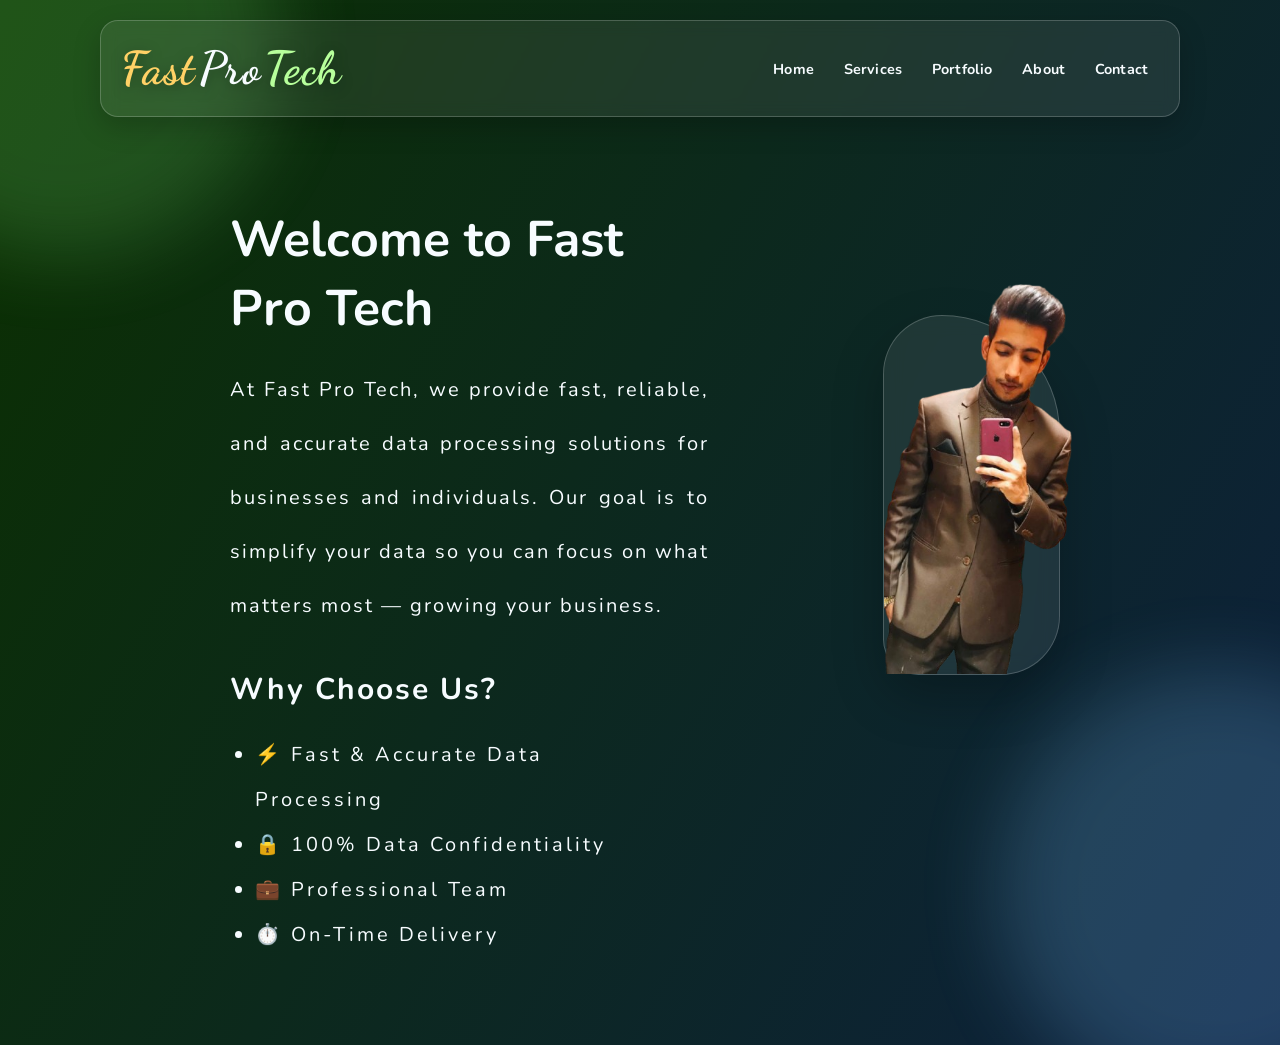
==== index.html @ 26a717be "first commit" ====
<!DOCTYPE html>
<html lang="en">

<head>
    <meta charset="UTF-8">
    <meta name="viewport" content="width=device-width, initial-scale=1.0">
    <title>Website</title>
    <!-- CSS Link -->
    <link rel="stylesheet" href="style.css">
    <!-- Google Fonts Link -->
    <link
        href="https://fonts.googleapis.com/css2?family=Dancing+Script:wght@400..700&family=Nunito:ital,wght@0,200..1000;1,200..1000&display=swap"
        rel="stylesheet">

    <!-- Animation Link -->
    <link href="https://unpkg.com/aos@2.3.4/dist/aos.css" rel="stylesheet">


</head>

<body>
    <div class="page-loader" id="pageLoader" aria-live="polite" aria-label="Loading website">
        <div class="loader-ring" aria-hidden="true"></div>
        <p>Loading...</p>
    </div>

    <header data-aos="fade-down">
        <h1>
            <span>Fast</span>
            <span>Pro </span>
            <span>Tech</span>
        </h1>

        <nav class="nav-menu" aria-label="Primary navigation">
            <a href="#home">Home</a>
            <a href="#services">Services</a>
            <a href="portfolio/index.html" target="_blank">Portfolio</a>
            <a href="#about">About</a>
            <a href="#contact">Contact</a>
        </nav>
    </header>

    <main>
        <!-- Section One -->

        <section class="section-home">
            <div class="detail-section" data-aos="fade-right">
                <h2>Welcome to Fast Pro Tech</h2>
                <p>At Fast Pro Tech, we provide fast, reliable, and accurate data processing solutions for businesses and individuals. 
                    Our goal is to simplify your data so you can focus on what matters most — growing your business.
                </p>
                <p class="choose">Why Choose Us?</p>
                <ul>
                    <span><li>⚡ Fast & Accurate Data Processing</li></span>
                    <span><li>🔒 100% Data Confidentiality</li></span>
                    <span><li>💼 Professional Team</li></span>
                    <span><li>⏱️ On-Time Delivery</li></span>
                </ul>
            </div>
            <div class="profile" data-aos="fade-left">
                <img src="assets/taimoor.png" alt="Taimoor" data-aos="fade-right">
            </div>
        </section>
    </main>

    <script src="script.js"></script>
    <script src="https://unpkg.com/aos@2.3.4/dist/aos.js"></script>

</body>

</html>
---- style.css ----
* {
    margin: 0;
    padding: 0;
    box-sizing: border-box;
}

:root {
    --bg-a: #0b3000;
    --bg-b: #0f1470;
    --glow-a: #7be47b;
    --glow-b: #7ec8ff;
    --text-main: #f7fcff;
    --text-accent: #ffd166;
}

/* Custom Scrollbar */

::-webkit-scrollbar {
    width: 10px;
    /* scrollbar width */
}

::-webkit-scrollbar-track {
    background: #111;
    /* track color */
    border-radius: 10px;
}

::-webkit-scrollbar-thumb {
    background: linear-gradient(var(--bg-b), var(--bg-a));
    /* thumb color */
    border: 2px solid #111;
    /* optional border to give padding */
}




body {
    min-height: 100vh;
    background: linear-gradient(120deg, var(--bg-a), var(--bg-b));
    background-size: 180% 180%;
    font-family: "Nunito", sans-serif;
    color: var(--text-main);
    animation: bg-pan 12s ease-in-out infinite;
    position: relative;
    overflow-x: hidden;
}

body.is-loading {
    overflow: hidden;
}

.page-loader {
    position: fixed;
    inset: 0;
    z-index: 9999;
    display: grid;
    place-items: center;
    align-content: center;
    gap: 14px;
    background: linear-gradient(145deg, rgba(9, 34, 0, 0.98), rgba(14, 20, 112, 0.98));
    transition: opacity 450ms ease, visibility 450ms ease;
}

.page-loader p {
    color: #ffffff;
    font-weight: 700;
    letter-spacing: 0.04em;
    text-transform: uppercase;
    font-size: 0.9rem;
    opacity: 0.9;
}

.loader-ring {
    width: 74px;
    height: 74px;
    border-radius: 50%;
    border: 4px solid rgba(255, 255, 255, 0.2);
    border-top-color: var(--text-accent);
    border-right-color: #b7ff9b;
    animation: spin 900ms linear infinite;
    box-shadow: 0 0 22px rgba(255, 209, 102, 0.35);
}

.page-loader.is-hidden {
    opacity: 0;
    visibility: hidden;
    pointer-events: none;
}

body::before,
body::after {
    content: "";
    position: fixed;
    width: 34vmax;
    height: 34vmax;
    border-radius: 50%;
    filter: blur(40px);
    opacity: 0.2;
    pointer-events: none;
    z-index: 0;
}

body::before {
    top: -14vmax;
    left: -12vmax;
    background: var(--glow-a);
    animation: float-blob-1 8s ease-in-out infinite;
}

body::after {
    right: -12vmax;
    bottom: -16vmax;
    background: var(--glow-b);
    animation: float-blob-2 10s ease-in-out infinite;
}

header {
    width: min(1080px, calc(100% - 40px));
    position: fixed;
    top: 20px;
    left: 0;
    right: 0;
    margin-inline: auto;
    z-index: 100;
    padding: 20px;
    display: flex;
    align-items: center;
    justify-content: space-between;
    gap: 24px;
    border-radius: 18px;
    background: rgba(255, 255, 255, 0.08);
    border: 1px solid rgba(255, 255, 255, 0.2);
    backdrop-filter: blur(8px);
    box-shadow: 0 10px 28px rgba(0, 0, 0, 0.2);
}


header h1 {
    display: flex;
    align-items: baseline;
    font-size: 46px;
    font-family: "Dancing Script", cursive;
    width: 200px;
    gap: 4px;
    letter-spacing: 0.02em;
    text-shadow: 0 3px 14px rgba(0, 0, 0, 0.35);
    animation: title-enter 700ms ease-out both;
}

header h1 span {
    display: inline-block;
    opacity: 0;
    transform: translateY(12px) scale(0.96);
    animation: word-pop 680ms cubic-bezier(0.22, 1, 0.36, 1) forwards;
}

header h1 span:nth-child(1) {
    color: var(--text-accent);
    animation-delay: 1000ms;
}

header h1 span:nth-child(2) {
    color: var(--text-main);
    animation-delay: 1200ms;
}

header h1 span:nth-child(3) {
    color: #b7ff9b;
    animation-delay: 1400ms;
}

.nav-menu {
    display: flex;
    align-items: center;
    flex-wrap: wrap;
    justify-content: flex-end;
    gap: 8px;
}

.nav-menu a {
    text-decoration: none;
    color: var(--text-main);
    font-size: 0.98rem;
    font-weight: 700;
    letter-spacing: 0.01em;
    padding: 10px 14px;
    border-radius: 999px;
    position: relative;
    transition: transform 220ms ease, background-color 220ms ease, color 220ms ease;
}

.nav-menu a::after {
    content: "";
    position: absolute;
    left: 12px;
    right: 12px;
    bottom: 7px;
    height: 2px;
    border-radius: 10px;
    background: var(--text-accent);
    transform: scaleX(0);
    transform-origin: left;
    transition: transform 220ms ease;
}

.nav-menu a:hover {
    background: rgba(255, 209, 102, 0.16);
    color: #ffffff;
    transform: translateY(-1px);
}

.nav-menu a:hover::after {
    transform: scaleX(1);
}

@keyframes bg-pan {
    0% {
        background-position: 0% 50%;
    }

    50% {
        background-position: 100% 50%;
    }

    100% {
        background-position: 0% 50%;
    }
}

@keyframes float-blob-1 {

    0%,
    100% {
        transform: translate(0, 0) scale(1);
    }

    50% {
        transform: translate(18px, 20px) scale(1.08);
    }
}

@keyframes float-blob-2 {

    0%,
    100% {
        transform: translate(0, 0) scale(1);
    }

    50% {
        transform: translate(-20px, -14px) scale(1.06);
    }
}

@keyframes title-enter {
    from {
        opacity: 0;
        transform: translateY(8px);
    }

    to {
        opacity: 1;
        transform: translateY(0);
    }
}

@keyframes word-pop {
    to {
        opacity: 1;
        transform: translateY(0) scale(1);
    }
}

@keyframes spin {
    from {
        transform: rotate(0deg);
    }

    to {
        transform: rotate(360deg);
    }
}

.section-home {
    display: flex;
    align-items: center;
    justify-content: space-between;
    gap: 24px;
}

.detail-section {
    height: 100vh;
    padding: 60px 230px;
    display: flex;
    flex-direction: column;
}

.detail-section h2 {
    width: 120%;
    font-size: 50px;
    margin-bottom: 20px;
}

.detail-section p {
    width: 120%;
    font-size: 20px;
    text-align: justify;
    line-height: 6vh;
    letter-spacing: 2px;
}


main {
    padding-top: 145px;
}

header {
    gap: 16px;
}

.nav-menu a {
    padding: 8px 11px;
    font-size: 0.9rem;
}

.profile {
    position: relative;
    width: 80%;
    height: 360px;
    margin: 0 220px 200px 0;
    border-radius: 100px 200px 100px 60px;
    border: 1px solid rgba(255, 255, 255, 0.2);
    background: rgba(255, 255, 255, 0.08);
    backdrop-filter: blur(10px);
    box-shadow: 0 22px 50px rgba(0, 0, 0, 0.25);
    overflow: visible;
    animation: scale 1s ease-out infinite alternate;
}

@keyframes scale {
    to {
        transform: scale(1.1);
    }
    
}

.profile img {
    position: absolute;
    top: -40px;
    left: 0;
    right: 0;
    width: 110%;
    height: calc(100% + 40px);
    object-fit: cover;
}

.detail-section .choose {
    margin: 30px 0 15px 0;
    font-size: 30px;
    font-weight: bold;
}

.detail-section ul{
    margin-left: 25px;
}

ul span {
    opacity: 0;
    transform: translateY(20px);
    transition: 0.1s ease-in-out;
    animation: showTag 1s ease forwards;
}

ul span:nth-child(1) {
    animation-delay: 1.6s;
}

ul span:nth-child(2) {
    animation-delay: 1.8s;
}

ul span:nth-child(3) {
    animation-delay: 2.0s;
}

ul span:nth-child(4) {
    animation-delay: 2.2s;
}

@keyframes showTag {
    to {
        opacity: 1;
        transform: translateY(0);
    }
    
}

li {
    font-size: 20px;
    line-height: 5vh;
    letter-spacing: 3px;
}

@media (max-width: 700px) {
    header {
        flex-direction: column;
        align-items: flex-start;
    }

    header h1 {
        width: auto;
    }

    .nav-menu {
        width: 100%;
        justify-content: flex-start;
    }

    .profile {
        width: calc(100% - 40px);
        height: 280px;
        margin: 20px;
    }

}
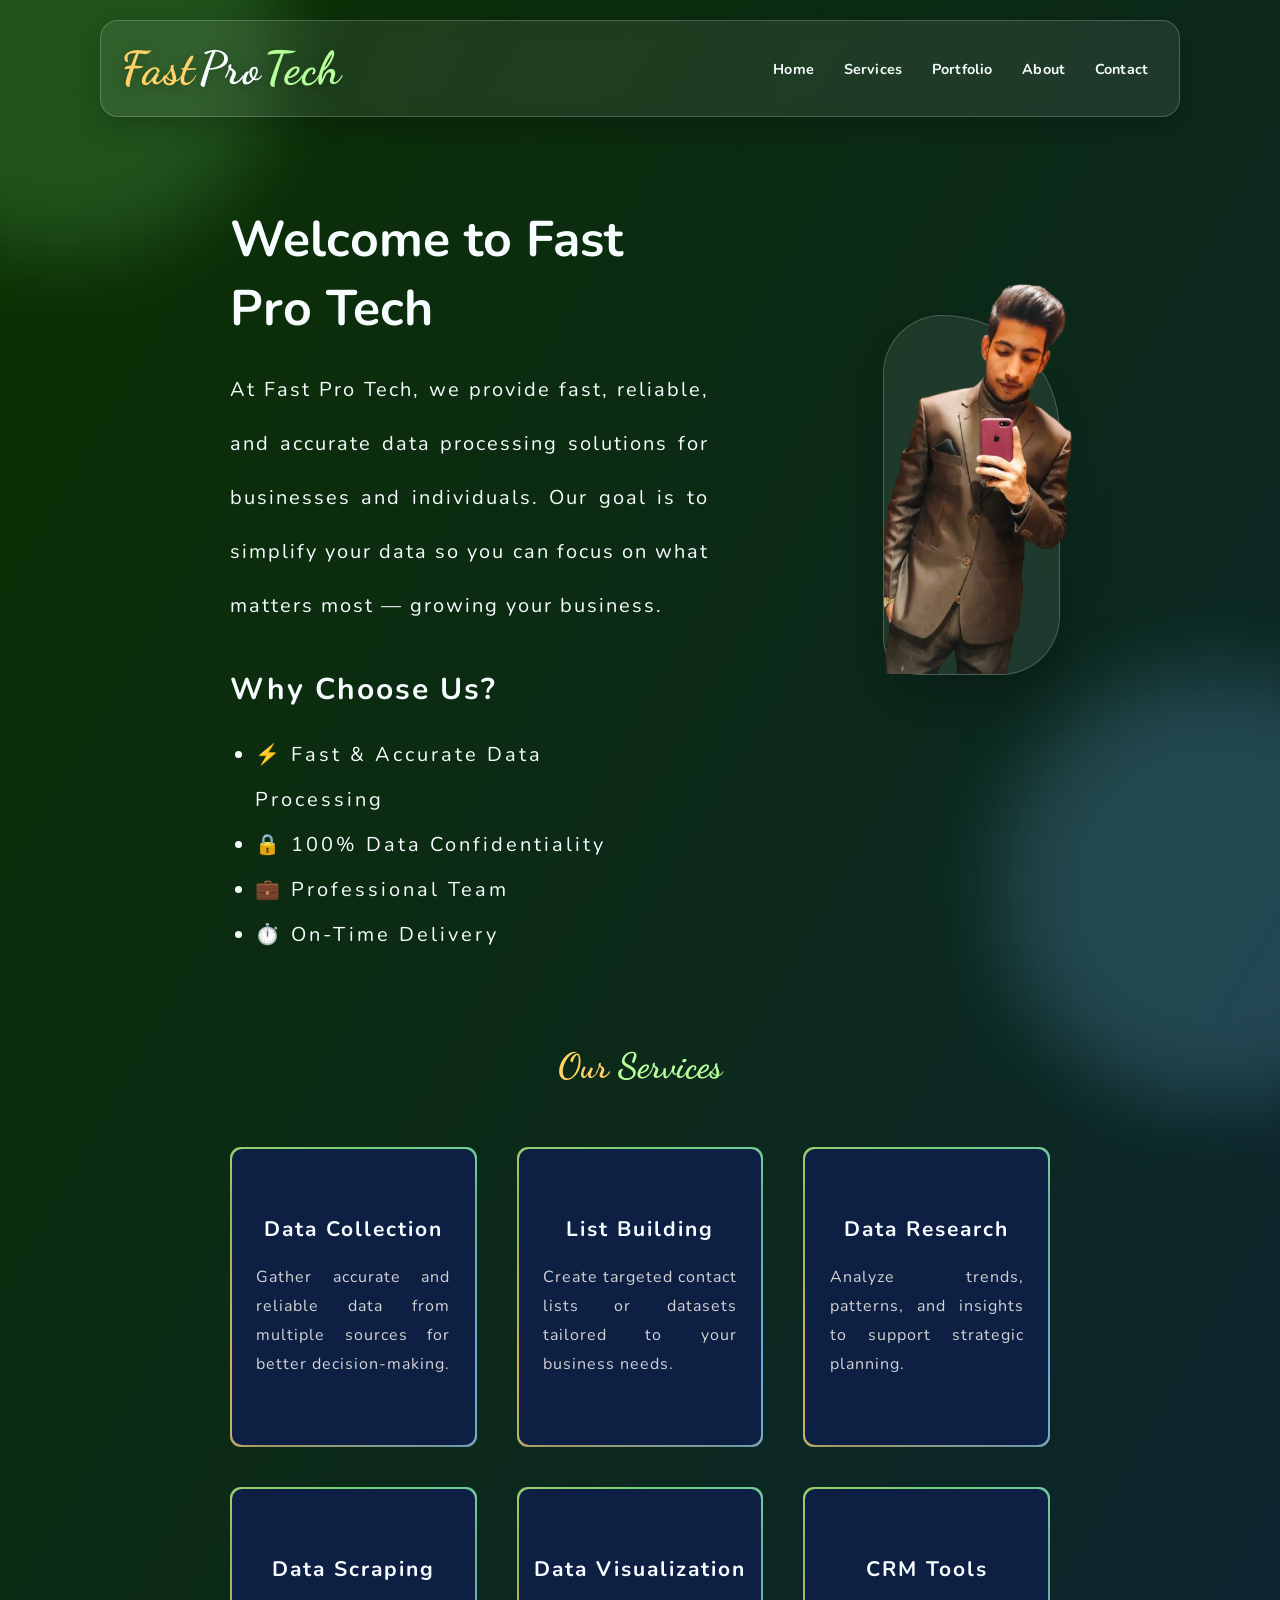
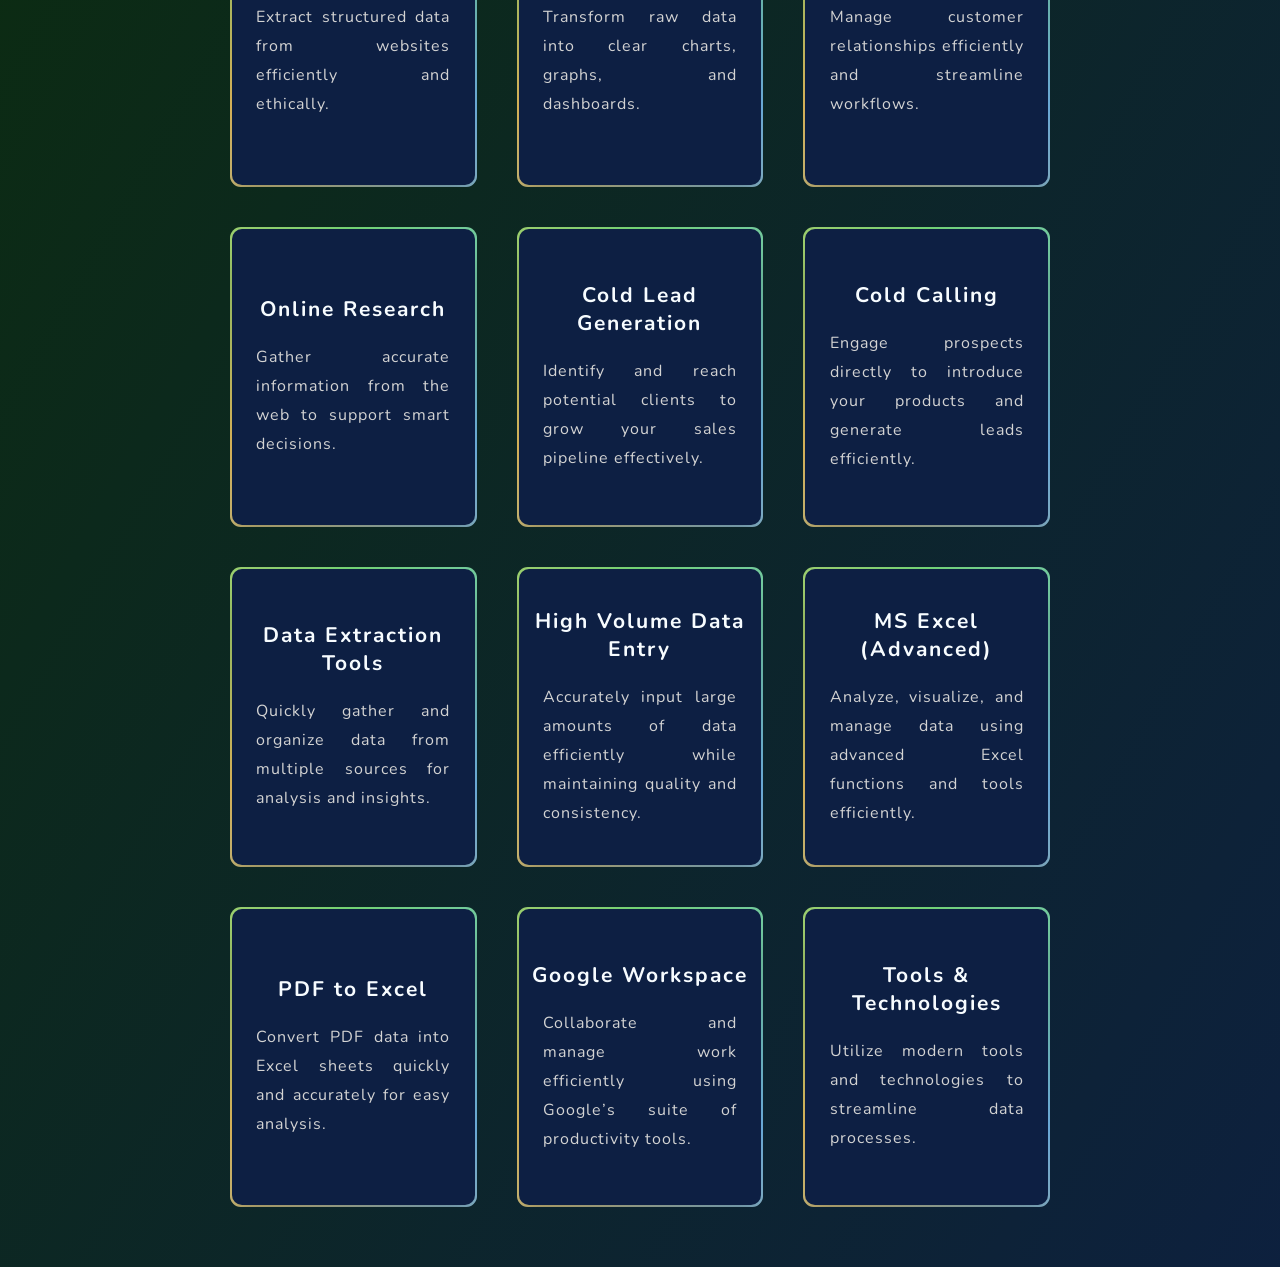
==== commit fc56f81f: "Create A Services Section" ====
--- a/index.html
+++ b/index.html
@@ -33,7 +33,7 @@
 
         <nav class="nav-menu" aria-label="Primary navigation">
             <a href="#home">Home</a>
-            <a href="#services">Services</a>
+            <a href="#service">Services</a>
             <a href="portfolio/index.html" target="_blank">Portfolio</a>
             <a href="#about">About</a>
             <a href="#contact">Contact</a>
@@ -61,6 +61,120 @@
                 <img src="assets/taimoor.png" alt="Taimoor" data-aos="fade-right">
             </div>
         </section>
+
+        <!-- Section Two -->
+
+        <section class="section-service">
+            <h2  data-aos="fade-down" id="service"><span>Our</span> <span>Services</span></h2>
+            <div class="service-card">
+               <div class="bg-card" data-aos="fade-right">
+                  <div class="card">
+                    <h3>Data Collection</h3>
+                    <p>Gather accurate and reliable data from multiple sources for better decision-making.</p>
+                  </div>
+               </div> 
+                
+               <div class="bg-card" data-aos="fade-down">
+                    <div class="card">
+                        <h3>List Building</h3>
+                        <p>Create targeted contact lists or datasets tailored to your business needs.</p>
+                    </div>
+               </div>
+
+               <div class="bg-card" data-aos="fade-left">
+                    <div class="card">
+                        <h3>Data Research</h3>
+                        <p>Analyze trends, patterns, and insights to support strategic planning.</p>
+                    </div>
+               </div>
+
+               <div class="bg-card" data-aos="fade-right">
+                    <div class="card">
+                        <h3>Data Scraping</h3>
+                        <p>Extract structured data from websites efficiently and ethically.</p>
+                    </div>
+               </div>
+
+               <div class="bg-card" data-aos="fade-down">
+                    <div class="card">
+                        <h3>Data Visualization</h3>
+                        <p>Transform raw data into clear charts, graphs, and dashboards.</p>
+                    </div>
+               </div>
+
+               <div class="bg-card" data-aos="fade-left">
+                    <div class="card">
+                        <h3>CRM Tools</h3>
+                        <p>Manage customer relationships efficiently and streamline workflows.</p>
+                    </div>
+               </div>
+
+               <div class="bg-card" data-aos="fade-right">
+                    <div class="card">
+                        <h3>Online Research</h3>
+                        <p>Gather accurate information from the web to support smart decisions.</p>
+                    </div>
+               </div>
+
+               <div class="bg-card" data-aos="fade-down">
+                    <div class="card">
+                        <h3>Cold Lead Generation</h3>
+                        <p>Identify and reach potential clients to grow your sales pipeline effectively.</p>
+                    </div>
+               </div>
+
+               <div class="bg-card" data-aos="fade-left">
+                    <div class="card">
+                        <h3>Cold Calling</h3>
+                        <p>Engage prospects directly to introduce your products and generate leads efficiently.</p>
+                    </div>
+               </div>
+
+               <div class="bg-card" data-aos="fade-right">
+                    <div class="card">
+                        <h3>Data Extraction Tools</h3>
+                        <p>Quickly gather and organize data from multiple sources for analysis and insights.</p>
+                    </div>
+               </div>
+
+               <div class="bg-card" data-aos="fade-down">
+                    <div class="card">
+                        <h3>High Volume Data Entry</h3>
+                        <p>Accurately input large amounts of data efficiently while maintaining quality and consistency.</p>
+                    </div>
+               </div>
+
+               <div class="bg-card" data-aos="fade-left">
+                    <div class="card">
+                        <h3>MS Excel (Advanced)</h3>
+                        <p>Analyze, visualize, and manage data using advanced Excel functions and tools efficiently.</p>
+                    </div>
+               </div>
+
+                <div class="bg-card" data-aos="fade-right">
+                    <div class="card">
+                        <h3>PDF to Excel</h3>
+                        <p>Convert PDF data into Excel sheets quickly and accurately for easy analysis.</p>
+                    </div>
+               </div>
+
+                <div class="bg-card" data-aos="fade-down">
+                    <div class="card">
+                        <h3>Google Workspace</h3>
+                        <p>Collaborate and manage work efficiently using Google’s suite of productivity tools.</p>
+                    </div>
+               </div>
+
+                <div class="bg-card" data-aos="fade-left">
+                    <div class="card">
+                        <h3>Tools & Technologies</h3>
+                        <p>Utilize modern tools and technologies to streamline data processes.</p>
+                    </div>
+               </div>
+            </div>
+        </section>
+
+
     </main>
 
     <script src="script.js"></script>
--- a/style.css
+++ b/style.css
@@ -33,7 +33,9 @@
     /* optional border to give padding */
 }
 
-
+html {
+    scroll-behavior: smooth;
+}
 
 
 body {
@@ -402,14 +404,153 @@
     letter-spacing: 3px;
 }
 
-@media (max-width: 700px) {
+.section-service h2 {
+    text-align: center;
+    font-size: 35px;
+    font-family: 'Dancing Script';
+}
+
+.section-service h2 span:nth-child(1) {
+    color: var(--text-accent);
+}
+
+.section-service h2 span:nth-child(2) {
+    color: #b7ff9b;
+}
+
+.service-card {
+    display: grid;
+    grid-template-columns: repeat(3, 1fr);
+    gap: 40px;
+    padding: 60px 230px;
+}
+
+.bg-card {
+    position: relative;
+    width: 100%;
+    height: 300px;
+    padding: 2px;
+    overflow: hidden;
+    border-radius: 11px;
+    background: rgba(255, 255, 255, 0.08);
+    transition: box-shadow 480ms ease;
+}
+
+.bg-card:hover {
+    
+    box-shadow: 0 22px 36px rgba(0, 0, 0, 0.34);
+}
+
+.bg-card::before {
+    content: "";
+    position: absolute;
+    inset: -45%;
+    background: conic-gradient(from 0deg, #7be47b, #7ec8ff, #ffd166, #7be47b);
+    transform: rotate(0deg);
+    opacity: 0.9;
+    transition: transform 480ms cubic-bezier(0.22, 1, 0.36, 1), filter 480ms ease, opacity 480ms ease;
+}
+
+.bg-card:hover::before {
+    transform: rotate(20deg);
+    filter: saturate(1.25) brightness(1.08);
+    opacity: 1;
+}
+
+
+.card {
+    position: relative;
+    z-index: 1;
+    display: flex;
+    flex-direction: column;
+    align-items: center;
+    justify-content: center;
+    text-align: center;
+    width: 100%;
+    height: 100%;
+    border-radius: 10px;
+    background-color: #0d1f43;
+    box-shadow: 0 30px 25px rgba(0, 0, 0, 0.2);
+    transition: transform 420ms ease, box-shadow 480ms ease;
+    cursor: pointer;
+}
+
+.bg-card:hover .card {
+    transform: rotate(10deg) scale(0.8);
+    box-shadow: 0 34px 34px rgba(0, 0, 0, 0.28);
+}
+
+.card h3 {
+    font-size: 21px;
+    letter-spacing: 2px;
+}
+
+.card p {
+    width: 80%;
+    margin-top: 20px;
+    line-height: 29px;
+    text-align: justify;
+    letter-spacing: 1px;
+    color: lightgray;
+}
+
+                                                          
+
+
+@media (max-width: 1024px) {
+    .section-home {
+        flex-direction: column-reverse;
+        align-items: stretch;
+        gap: 34px;
+    }
+
+    .detail-section {
+        height: auto;
+        padding: 40px 70px;
+    }
+
+    .detail-section h2,
+    .detail-section p {
+        width: 100%;
+    }
+
+    .detail-section h2 {
+        font-size: 44px;
+    }
+
+    .detail-section p {
+        font-size: 18px;
+        line-height: 1.8;
+    }
+
+    .profile {
+        width: min(520px, 100%);
+        height: 320px;
+        margin: 20px auto 10px;
+    }
+
+    .profile img {
+        top: 0;
+        left: 0;
+        width: 100%;
+        height: 100%;
+    }
+
+    main {
+        padding-top: 130px;
+    }
+}
+
+@media (max-width: 768px) {
     header {
         flex-direction: column;
         align-items: flex-start;
+        padding: 16px;
     }
 
     header h1 {
         width: auto;
+        font-size: 38px;
     }
 
     .nav-menu {
@@ -417,10 +558,73 @@
         justify-content: flex-start;
     }
 
+    .detail-section {
+        padding: 24px 20px 34px;
+    }
+
+    .detail-section h2 {
+        font-size: 36px;
+    }
+
+    .detail-section p {
+        font-size: 16px;
+        line-height: 1.7;
+        letter-spacing: 1px;
+    }
+
+    .detail-section .choose {
+        font-size: 24px;
+    }
+
+    li {
+        font-size: 16px;
+        line-height: 1.7;
+        letter-spacing: 1px;
+    }
+
+    .detail-section ul {
+        margin-left: 16px;
+    }
+
     .profile {
-        width: calc(100% - 40px);
-        height: 280px;
-        margin: 20px;
-    }
-
+        margin-top: 50px;
+        width: 50%;
+        /* height: 270px; */
+        /* border-radius: 40px 70px 40px 24px; */
+    }
+
+    main {
+        padding-top: 170px;
+    }
+}
+
+@media (max-width: 480px) {
+    header h1 {
+        font-size: 32px;
+    }
+
+    .nav-menu {
+        justify-content: center;
+    }
+
+    .nav-menu a {
+        padding: 7px 10px;
+        font-size: 0.84rem;
+    }
+
+    .detail-section h2 {
+        font-size: 30px;
+    }
+
+    .detail-section p {
+        font-size: 15px;
+    }
+
+    .profile {
+        height: 235px;
+    }
+
+    main {
+        padding-top: 164px;
+    }
 }
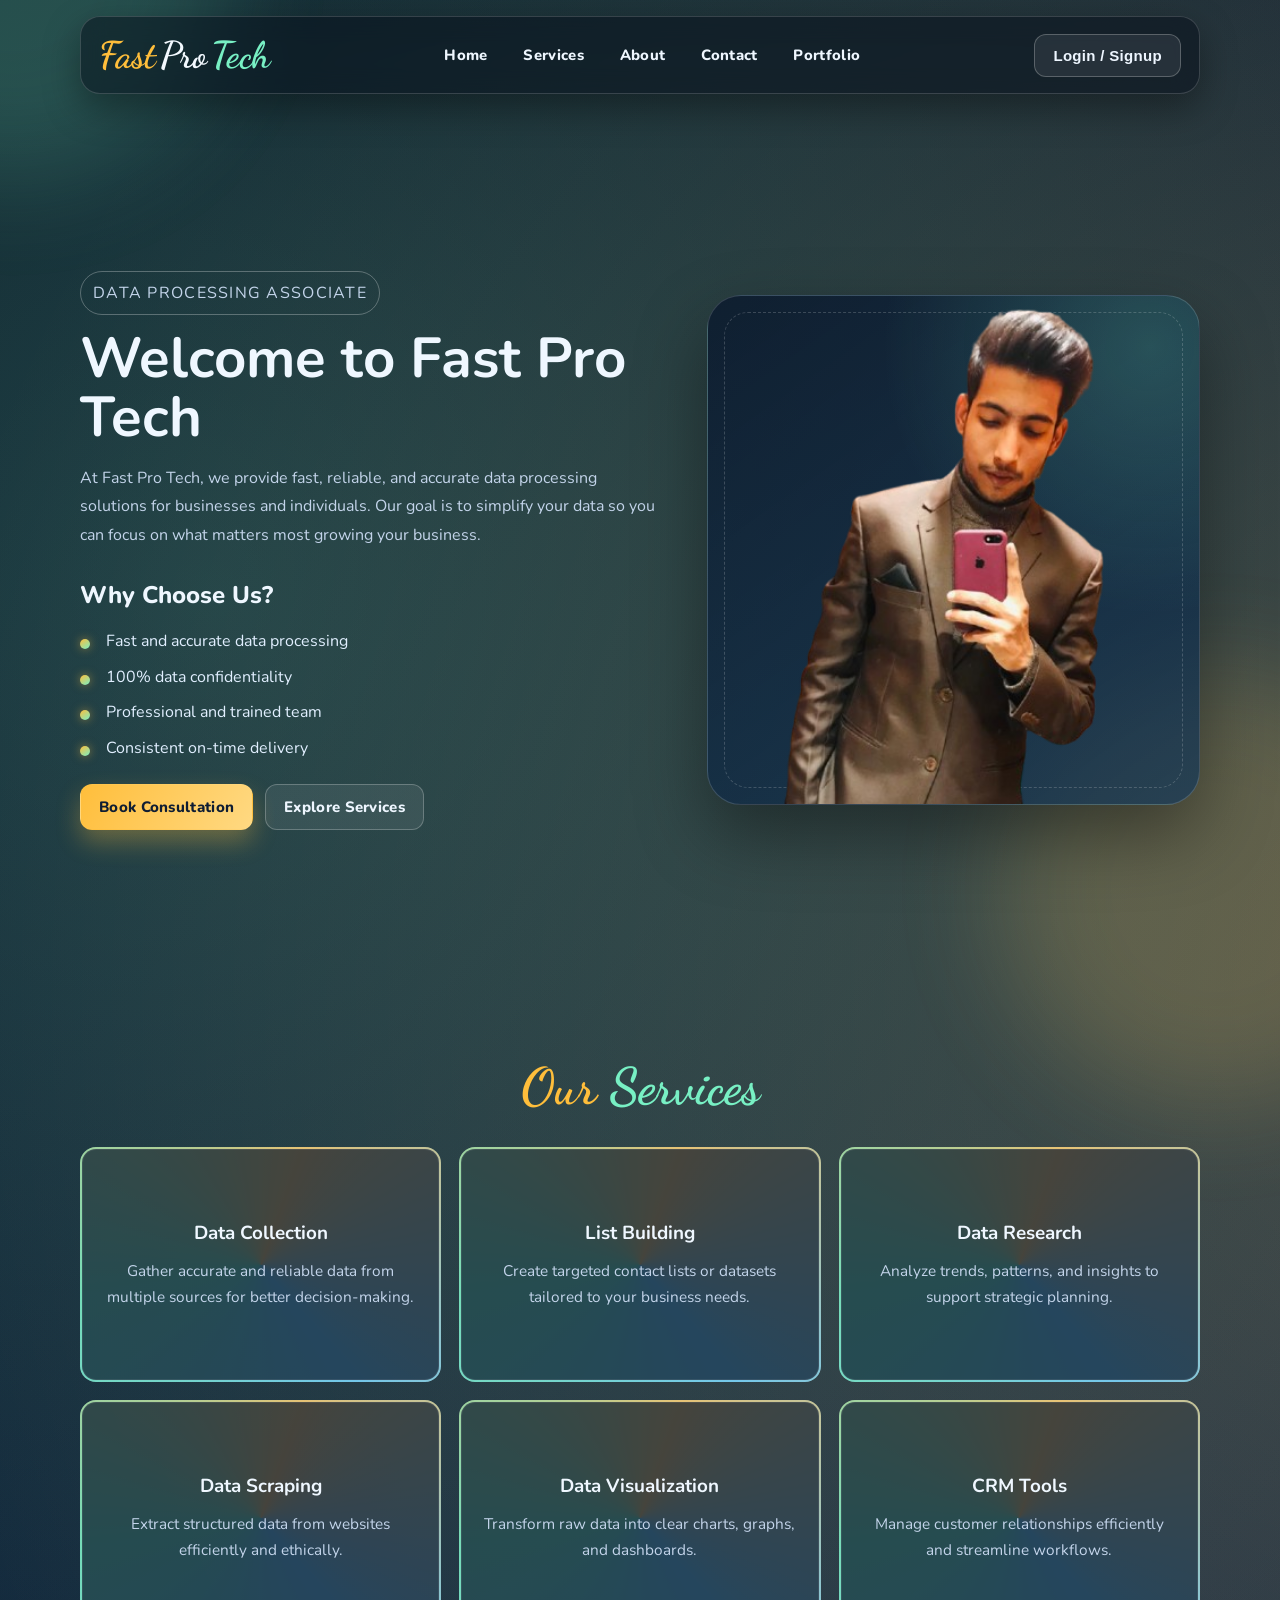
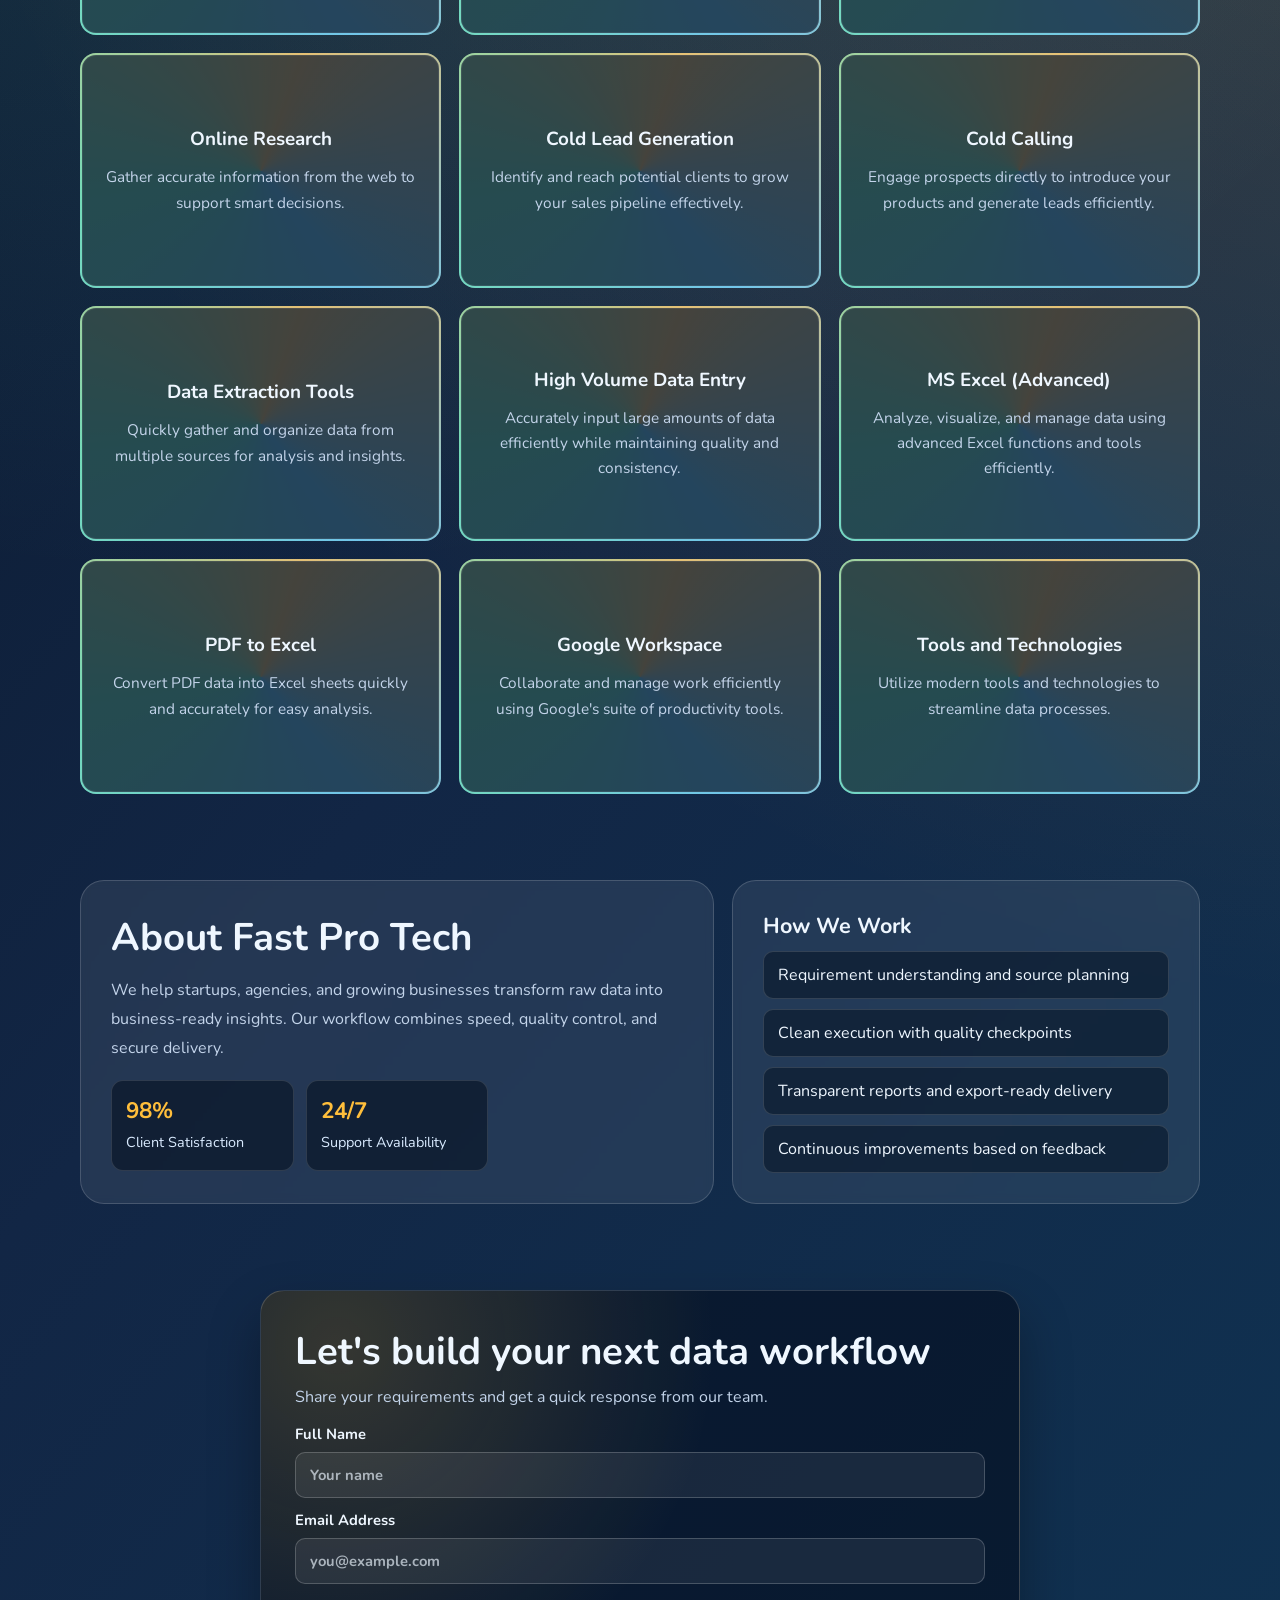
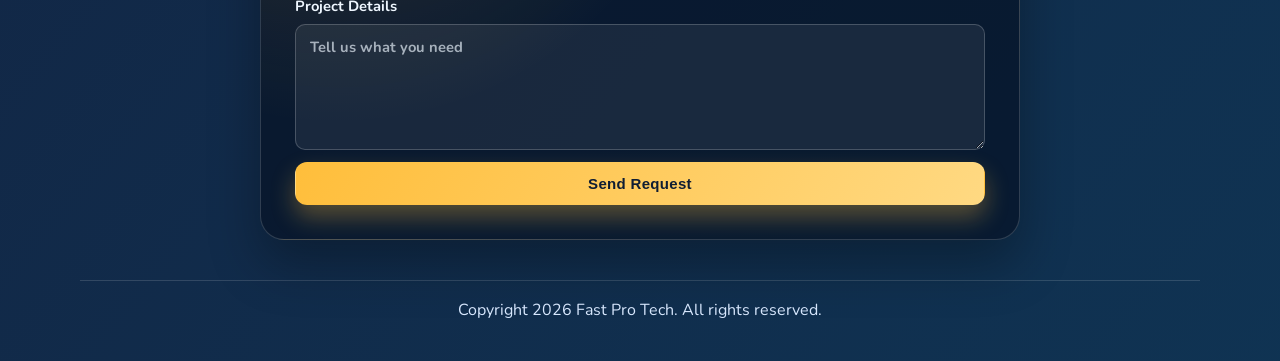
==== commit 8846630a: "responsive and beautiful design complete" ====
--- a/index.html
+++ b/index.html
@@ -4,18 +4,12 @@
 <head>
     <meta charset="UTF-8">
     <meta name="viewport" content="width=device-width, initial-scale=1.0">
-    <title>Website</title>
-    <!-- CSS Link -->
+    <title>Fast Pro Tech</title>
     <link rel="stylesheet" href="style.css">
-    <!-- Google Fonts Link -->
     <link
         href="https://fonts.googleapis.com/css2?family=Dancing+Script:wght@400..700&family=Nunito:ital,wght@0,200..1000;1,200..1000&display=swap"
         rel="stylesheet">
-
-    <!-- Animation Link -->
     <link href="https://unpkg.com/aos@2.3.4/dist/aos.css" rel="stylesheet">
-
-
 </head>
 
 <body>
@@ -25,161 +19,271 @@
     </div>
 
     <header data-aos="fade-down">
-        <h1>
-            <span>Fast</span>
-            <span>Pro </span>
-            <span>Tech</span>
-        </h1>
-
-        <nav class="nav-menu" aria-label="Primary navigation">
+        <a href="#home" class="brand" aria-label="Fast Pro Tech Home">
+            <h1>
+                <span>Fast</span>
+                <span>Pro</span>
+                <span>Tech</span>
+            </h1>
+        </a>
+
+        <button class="menu-toggle" id="menuToggle" aria-label="Toggle navigation" aria-expanded="false" aria-controls="primaryNav">
+            <span></span>
+            <span></span>
+            <span></span>
+        </button>
+
+        <nav class="nav-menu" id="primaryNav" aria-label="Primary navigation">
             <a href="#home">Home</a>
             <a href="#service">Services</a>
-            <a href="portfolio/index.html" target="_blank">Portfolio</a>
             <a href="#about">About</a>
             <a href="#contact">Contact</a>
+            <a href="portfolio/index.html" target="_blank" rel="noopener">Portfolio</a>
+            <button class="btn btn-ghost nav-auth-btn" id="openAuthMenu" type="button">Login / Signup</button>
         </nav>
+
+        <div class="auth-controls">
+            <button class="btn btn-ghost auth-open" id="openAuth" type="button">Login / Signup</button>
+        </div>
     </header>
 
     <main>
-        <!-- Section One -->
-
-        <section class="section-home">
+        <section class="section-home" id="home">
             <div class="detail-section" data-aos="fade-right">
+                <p class="eyebrow">Data Processing Associate</p>
                 <h2>Welcome to Fast Pro Tech</h2>
-                <p>At Fast Pro Tech, we provide fast, reliable, and accurate data processing solutions for businesses and individuals. 
-                    Our goal is to simplify your data so you can focus on what matters most — growing your business.
+                <p>
+                    At Fast Pro Tech, we provide fast, reliable, and accurate data processing solutions for businesses and individuals.
+                    Our goal is to simplify your data so you can focus on what matters most growing your business.
                 </p>
                 <p class="choose">Why Choose Us?</p>
                 <ul>
-                    <span><li>⚡ Fast & Accurate Data Processing</li></span>
-                    <span><li>🔒 100% Data Confidentiality</li></span>
-                    <span><li>💼 Professional Team</li></span>
-                    <span><li>⏱️ On-Time Delivery</li></span>
+                    <li>Fast and accurate data processing</li>
+                    <li>100% data confidentiality</li>
+                    <li>Professional and trained team</li>
+                    <li>Consistent on-time delivery</li>
                 </ul>
+                <div class="hero-actions">
+                    <a href="#contact" class="btn btn-primary">Book Consultation</a>
+                    <a href="#service" class="btn btn-ghost">Explore Services</a>
+                </div>
             </div>
             <div class="profile" data-aos="fade-left">
-                <img src="assets/taimoor.png" alt="Taimoor" data-aos="fade-right">
-            </div>
-        </section>
-
-        <!-- Section Two -->
+                <img src="assets/taimoor.png" alt="Team member profile image" data-aos="zoom-in">
+            </div>
+        </section>
 
         <section class="section-service">
-            <h2  data-aos="fade-down" id="service"><span>Our</span> <span>Services</span></h2>
+            <h2 data-aos="fade-down" id="service"><span>Our</span> <span>Services</span></h2>
             <div class="service-card">
-               <div class="bg-card" data-aos="fade-right">
-                  <div class="card">
-                    <h3>Data Collection</h3>
-                    <p>Gather accurate and reliable data from multiple sources for better decision-making.</p>
-                  </div>
-               </div> 
-                
-               <div class="bg-card" data-aos="fade-down">
+                <div class="bg-card" data-aos="fade-up">
+                    <div class="card">
+                        <h3>Data Collection</h3>
+                        <p>Gather accurate and reliable data from multiple sources for better decision-making.</p>
+                    </div>
+                </div>
+
+                <div class="bg-card" data-aos="fade-up" data-aos-delay="50">
                     <div class="card">
                         <h3>List Building</h3>
                         <p>Create targeted contact lists or datasets tailored to your business needs.</p>
                     </div>
-               </div>
-
-               <div class="bg-card" data-aos="fade-left">
+                </div>
+
+                <div class="bg-card" data-aos="fade-up" data-aos-delay="100">
                     <div class="card">
                         <h3>Data Research</h3>
                         <p>Analyze trends, patterns, and insights to support strategic planning.</p>
                     </div>
-               </div>
-
-               <div class="bg-card" data-aos="fade-right">
+                </div>
+
+                <div class="bg-card" data-aos="fade-up" data-aos-delay="150">
                     <div class="card">
                         <h3>Data Scraping</h3>
                         <p>Extract structured data from websites efficiently and ethically.</p>
                     </div>
-               </div>
-
-               <div class="bg-card" data-aos="fade-down">
+                </div>
+
+                <div class="bg-card" data-aos="fade-up" data-aos-delay="200">
                     <div class="card">
                         <h3>Data Visualization</h3>
                         <p>Transform raw data into clear charts, graphs, and dashboards.</p>
                     </div>
-               </div>
-
-               <div class="bg-card" data-aos="fade-left">
+                </div>
+
+                <div class="bg-card" data-aos="fade-up" data-aos-delay="250">
                     <div class="card">
                         <h3>CRM Tools</h3>
                         <p>Manage customer relationships efficiently and streamline workflows.</p>
                     </div>
-               </div>
-
-               <div class="bg-card" data-aos="fade-right">
+                </div>
+
+                <div class="bg-card" data-aos="fade-up" data-aos-delay="300">
                     <div class="card">
                         <h3>Online Research</h3>
                         <p>Gather accurate information from the web to support smart decisions.</p>
                     </div>
-               </div>
-
-               <div class="bg-card" data-aos="fade-down">
+                </div>
+
+                <div class="bg-card" data-aos="fade-up" data-aos-delay="350">
                     <div class="card">
                         <h3>Cold Lead Generation</h3>
                         <p>Identify and reach potential clients to grow your sales pipeline effectively.</p>
                     </div>
-               </div>
-
-               <div class="bg-card" data-aos="fade-left">
+                </div>
+
+                <div class="bg-card" data-aos="fade-up" data-aos-delay="400">
                     <div class="card">
                         <h3>Cold Calling</h3>
                         <p>Engage prospects directly to introduce your products and generate leads efficiently.</p>
                     </div>
-               </div>
-
-               <div class="bg-card" data-aos="fade-right">
+                </div>
+
+                <div class="bg-card" data-aos="fade-up" data-aos-delay="450">
                     <div class="card">
                         <h3>Data Extraction Tools</h3>
                         <p>Quickly gather and organize data from multiple sources for analysis and insights.</p>
                     </div>
-               </div>
-
-               <div class="bg-card" data-aos="fade-down">
+                </div>
+
+                <div class="bg-card" data-aos="fade-up" data-aos-delay="500">
                     <div class="card">
                         <h3>High Volume Data Entry</h3>
                         <p>Accurately input large amounts of data efficiently while maintaining quality and consistency.</p>
                     </div>
-               </div>
-
-               <div class="bg-card" data-aos="fade-left">
+                </div>
+
+                <div class="bg-card" data-aos="fade-up" data-aos-delay="550">
                     <div class="card">
                         <h3>MS Excel (Advanced)</h3>
                         <p>Analyze, visualize, and manage data using advanced Excel functions and tools efficiently.</p>
                     </div>
-               </div>
-
-                <div class="bg-card" data-aos="fade-right">
+                </div>
+
+                <div class="bg-card" data-aos="fade-up" data-aos-delay="600">
                     <div class="card">
                         <h3>PDF to Excel</h3>
                         <p>Convert PDF data into Excel sheets quickly and accurately for easy analysis.</p>
                     </div>
-               </div>
-
-                <div class="bg-card" data-aos="fade-down">
+                </div>
+
+                <div class="bg-card" data-aos="fade-up" data-aos-delay="650">
                     <div class="card">
                         <h3>Google Workspace</h3>
-                        <p>Collaborate and manage work efficiently using Google’s suite of productivity tools.</p>
-                    </div>
-               </div>
-
-                <div class="bg-card" data-aos="fade-left">
-                    <div class="card">
-                        <h3>Tools & Technologies</h3>
+                        <p>Collaborate and manage work efficiently using Google's suite of productivity tools.</p>
+                    </div>
+                </div>
+
+                <div class="bg-card" data-aos="fade-up" data-aos-delay="700">
+                    <div class="card">
+                        <h3>Tools and Technologies</h3>
                         <p>Utilize modern tools and technologies to streamline data processes.</p>
                     </div>
-               </div>
-            </div>
-        </section>
-
-
+                </div>
+            </div>
+        </section>
+
+        <section class="section-about" id="about">
+            <div class="about-card" data-aos="fade-right">
+                <h2>About Fast Pro Tech</h2>
+                <p>
+                    We help startups, agencies, and growing businesses transform raw data into business-ready insights.
+                    Our workflow combines speed, quality control, and secure delivery.
+                </p>
+                <div class="stats-grid">
+                    <article>
+                        <h3>98%</h3>
+                        <p>Client Satisfaction</p>
+                    </article>
+                    <article>
+                        <h3>24/7</h3>
+                        <p>Support Availability</p>
+                    </article>
+                </div>
+            </div>
+            <div class="about-card about-checklist" data-aos="fade-left">
+                <h3>How We Work</h3>
+                <ul>
+                    <li>Requirement understanding and source planning</li>
+                    <li>Clean execution with quality checkpoints</li>
+                    <li>Transparent reports and export-ready delivery</li>
+                    <li>Continuous improvements based on feedback</li>
+                </ul>
+            </div>
+        </section>
+
+        <section class="section-contact" id="contact">
+            <div class="contact-box" data-aos="zoom-in">
+                <h2>Let's build your next data workflow</h2>
+                <p>Share your requirements and get a quick response from our team.</p>
+                <form class="contact-form" action="#" method="post">
+                    <label>
+                        Full Name
+                        <input type="text" name="name" placeholder="Your name" required>
+                    </label>
+                    <label>
+                        Email Address
+                        <input type="email" name="email" placeholder="you@example.com" required>
+                    </label>
+                    <label>
+                        Project Details
+                        <textarea name="message" rows="5" placeholder="Tell us what you need" required></textarea>
+                    </label>
+                    <button type="submit" class="btn btn-primary">Send Request</button>
+                </form>
+            </div>
+        </section>
     </main>
+
+    <footer>
+        <p>Copyright <span id="year"></span> Fast Pro Tech. All rights reserved.</p>
+    </footer>
+
+    <div class="auth-modal" id="authModal" aria-hidden="true" role="dialog" aria-labelledby="authModalTitle">
+        <div class="auth-panel" role="document">
+            <button type="button" class="auth-close" id="closeAuth" aria-label="Close authentication">x</button>
+            <h2 id="authModalTitle">Welcome Back</h2>
+            <p>Join Fast Pro Tech and manage your service requests with ease.</p>
+
+            <div class="auth-tabs" role="tablist" aria-label="Auth tabs">
+                <button type="button" class="tab-btn is-active" id="loginTab" data-target="loginForm" role="tab" aria-selected="true">Login</button>
+                <button type="button" class="tab-btn" id="signupTab" data-target="signupForm" role="tab" aria-selected="false">Sign Up</button>
+            </div>
+
+            <form id="loginForm" class="auth-form is-active" novalidate>
+                <label>
+                    Email Address
+                    <input type="email" id="loginEmail" placeholder="you@example.com" required>
+                </label>
+                <label>
+                    Password
+                    <input type="password" id="loginPassword" placeholder="Enter password" minlength="6" required>
+                </label>
+                <button type="submit" class="btn btn-primary">Login</button>
+            </form>
+
+            <form id="signupForm" class="auth-form" novalidate>
+                <label>
+                    Full Name
+                    <input type="text" id="signupName" placeholder="Your full name" required>
+                </label>
+                <label>
+                    Email Address
+                    <input type="email" id="signupEmail" placeholder="you@example.com" required>
+                </label>
+                <label>
+                    Password
+                    <input type="password" id="signupPassword" placeholder="Create password" minlength="6" required>
+                </label>
+                <button type="submit" class="btn btn-primary">Create Account</button>
+            </form>
+
+            <p class="auth-message" id="authMessage" aria-live="polite"></p>
+        </div>
+    </div>
 
     <script src="script.js"></script>
     <script src="https://unpkg.com/aos@2.3.4/dist/aos.js"></script>
-
 </body>
 
-</html>+</html>
--- a/style.css
+++ b/style.css
@@ -5,90 +5,41 @@
 }
 
 :root {
-    --bg-a: #0b3000;
-    --bg-b: #0f1470;
-    --glow-a: #7be47b;
-    --glow-b: #7ec8ff;
-    --text-main: #f7fcff;
-    --text-accent: #ffd166;
-}
-
-/* Custom Scrollbar */
-
-::-webkit-scrollbar {
-    width: 10px;
-    /* scrollbar width */
-}
-
-::-webkit-scrollbar-track {
-    background: #111;
-    /* track color */
-    border-radius: 10px;
-}
-
-::-webkit-scrollbar-thumb {
-    background: linear-gradient(var(--bg-b), var(--bg-a));
-    /* thumb color */
-    border: 2px solid #111;
-    /* optional border to give padding */
+    --ink-900: #08111f;
+    --ink-700: #163054;
+    --ink-500: #2a5f96;
+    --sun: #ffbe3b;
+    --mint: #78f0c4;
+    --pearl: #f3f9ff;
+    --text-main: #eff7ff;
+    --text-muted: #c3d4ea;
+    --line: rgba(255, 255, 255, 0.16);
+    --surface: rgba(255, 255, 255, 0.08);
+    --surface-strong: rgba(7, 20, 40, 0.72);
+    --radius-lg: 24px;
+    --radius-md: 16px;
+    --radius-sm: 12px;
 }
 
 html {
     scroll-behavior: smooth;
 }
 
-
 body {
     min-height: 100vh;
-    background: linear-gradient(120deg, var(--bg-a), var(--bg-b));
-    background-size: 180% 180%;
     font-family: "Nunito", sans-serif;
     color: var(--text-main);
-    animation: bg-pan 12s ease-in-out infinite;
-    position: relative;
     overflow-x: hidden;
+    background:
+        radial-gradient(circle at 12% 12%, rgba(120, 240, 196, 0.2), transparent 34%),
+        radial-gradient(circle at 84% 20%, rgba(255, 190, 59, 0.22), transparent 38%),
+        linear-gradient(130deg, #06101e 0%, #122645 40%, #0d3f5f 100%);
+    background-size: 140% 140%;
+    animation: bg-pan 16s ease infinite;
 }
 
 body.is-loading {
     overflow: hidden;
-}
-
-.page-loader {
-    position: fixed;
-    inset: 0;
-    z-index: 9999;
-    display: grid;
-    place-items: center;
-    align-content: center;
-    gap: 14px;
-    background: linear-gradient(145deg, rgba(9, 34, 0, 0.98), rgba(14, 20, 112, 0.98));
-    transition: opacity 450ms ease, visibility 450ms ease;
-}
-
-.page-loader p {
-    color: #ffffff;
-    font-weight: 700;
-    letter-spacing: 0.04em;
-    text-transform: uppercase;
-    font-size: 0.9rem;
-    opacity: 0.9;
-}
-
-.loader-ring {
-    width: 74px;
-    height: 74px;
-    border-radius: 50%;
-    border: 4px solid rgba(255, 255, 255, 0.2);
-    border-top-color: var(--text-accent);
-    border-right-color: #b7ff9b;
-    animation: spin 900ms linear infinite;
-    box-shadow: 0 0 22px rgba(255, 209, 102, 0.35);
-}
-
-.page-loader.is-hidden {
-    opacity: 0;
-    visibility: hidden;
-    pointer-events: none;
 }
 
 body::before,
@@ -98,533 +49,825 @@
     width: 34vmax;
     height: 34vmax;
     border-radius: 50%;
-    filter: blur(40px);
-    opacity: 0.2;
+    filter: blur(54px);
+    opacity: 0.18;
     pointer-events: none;
-    z-index: 0;
+    z-index: -1;
 }
 
 body::before {
-    top: -14vmax;
-    left: -12vmax;
-    background: var(--glow-a);
-    animation: float-blob-1 8s ease-in-out infinite;
+    top: -20vmax;
+    left: -16vmax;
+    background: #79f1c6;
+    animation: float-a 13s ease-in-out infinite;
 }
 
 body::after {
     right: -12vmax;
     bottom: -16vmax;
-    background: var(--glow-b);
-    animation: float-blob-2 10s ease-in-out infinite;
-}
-
-header {
-    width: min(1080px, calc(100% - 40px));
+    background: #ffcd65;
+    animation: float-b 11s ease-in-out infinite;
+}
+
+.page-loader {
     position: fixed;
-    top: 20px;
-    left: 0;
-    right: 0;
-    margin-inline: auto;
-    z-index: 100;
-    padding: 20px;
-    display: flex;
-    align-items: center;
-    justify-content: space-between;
-    gap: 24px;
-    border-radius: 18px;
-    background: rgba(255, 255, 255, 0.08);
-    border: 1px solid rgba(255, 255, 255, 0.2);
-    backdrop-filter: blur(8px);
-    box-shadow: 0 10px 28px rgba(0, 0, 0, 0.2);
-}
-
-
-header h1 {
-    display: flex;
-    align-items: baseline;
-    font-size: 46px;
-    font-family: "Dancing Script", cursive;
-    width: 200px;
-    gap: 4px;
-    letter-spacing: 0.02em;
-    text-shadow: 0 3px 14px rgba(0, 0, 0, 0.35);
-    animation: title-enter 700ms ease-out both;
-}
-
-header h1 span {
-    display: inline-block;
-    opacity: 0;
-    transform: translateY(12px) scale(0.96);
-    animation: word-pop 680ms cubic-bezier(0.22, 1, 0.36, 1) forwards;
-}
-
-header h1 span:nth-child(1) {
-    color: var(--text-accent);
-    animation-delay: 1000ms;
-}
-
-header h1 span:nth-child(2) {
-    color: var(--text-main);
-    animation-delay: 1200ms;
-}
-
-header h1 span:nth-child(3) {
-    color: #b7ff9b;
-    animation-delay: 1400ms;
-}
-
-.nav-menu {
-    display: flex;
-    align-items: center;
-    flex-wrap: wrap;
-    justify-content: flex-end;
-    gap: 8px;
-}
-
-.nav-menu a {
-    text-decoration: none;
-    color: var(--text-main);
-    font-size: 0.98rem;
-    font-weight: 700;
-    letter-spacing: 0.01em;
-    padding: 10px 14px;
-    border-radius: 999px;
-    position: relative;
-    transition: transform 220ms ease, background-color 220ms ease, color 220ms ease;
-}
-
-.nav-menu a::after {
-    content: "";
-    position: absolute;
-    left: 12px;
-    right: 12px;
-    bottom: 7px;
-    height: 2px;
-    border-radius: 10px;
-    background: var(--text-accent);
-    transform: scaleX(0);
-    transform-origin: left;
-    transition: transform 220ms ease;
-}
-
-.nav-menu a:hover {
-    background: rgba(255, 209, 102, 0.16);
-    color: #ffffff;
-    transform: translateY(-1px);
-}
-
-.nav-menu a:hover::after {
-    transform: scaleX(1);
-}
-
-@keyframes bg-pan {
-    0% {
-        background-position: 0% 50%;
-    }
-
-    50% {
-        background-position: 100% 50%;
-    }
-
-    100% {
-        background-position: 0% 50%;
-    }
-}
-
-@keyframes float-blob-1 {
-
-    0%,
-    100% {
-        transform: translate(0, 0) scale(1);
-    }
-
-    50% {
-        transform: translate(18px, 20px) scale(1.08);
-    }
-}
-
-@keyframes float-blob-2 {
-
-    0%,
-    100% {
-        transform: translate(0, 0) scale(1);
-    }
-
-    50% {
-        transform: translate(-20px, -14px) scale(1.06);
-    }
-}
-
-@keyframes title-enter {
-    from {
-        opacity: 0;
-        transform: translateY(8px);
-    }
-
-    to {
-        opacity: 1;
-        transform: translateY(0);
-    }
-}
-
-@keyframes word-pop {
-    to {
-        opacity: 1;
-        transform: translateY(0) scale(1);
-    }
-}
-
-@keyframes spin {
-    from {
-        transform: rotate(0deg);
-    }
-
-    to {
-        transform: rotate(360deg);
-    }
-}
-
-.section-home {
-    display: flex;
-    align-items: center;
-    justify-content: space-between;
-    gap: 24px;
-}
-
-.detail-section {
-    height: 100vh;
-    padding: 60px 230px;
-    display: flex;
-    flex-direction: column;
-}
-
-.detail-section h2 {
-    width: 120%;
-    font-size: 50px;
-    margin-bottom: 20px;
-}
-
-.detail-section p {
-    width: 120%;
-    font-size: 20px;
-    text-align: justify;
-    line-height: 6vh;
-    letter-spacing: 2px;
-}
-
-
-main {
-    padding-top: 145px;
-}
-
-header {
-    gap: 16px;
-}
-
-.nav-menu a {
-    padding: 8px 11px;
-    font-size: 0.9rem;
-}
-
-.profile {
-    position: relative;
-    width: 80%;
-    height: 360px;
-    margin: 0 220px 200px 0;
-    border-radius: 100px 200px 100px 60px;
-    border: 1px solid rgba(255, 255, 255, 0.2);
-    background: rgba(255, 255, 255, 0.08);
-    backdrop-filter: blur(10px);
-    box-shadow: 0 22px 50px rgba(0, 0, 0, 0.25);
-    overflow: visible;
-    animation: scale 1s ease-out infinite alternate;
-}
-
-@keyframes scale {
-    to {
-        transform: scale(1.1);
-    }
-    
-}
-
-.profile img {
-    position: absolute;
-    top: -40px;
-    left: 0;
-    right: 0;
-    width: 110%;
-    height: calc(100% + 40px);
-    object-fit: cover;
-}
-
-.detail-section .choose {
-    margin: 30px 0 15px 0;
-    font-size: 30px;
-    font-weight: bold;
-}
-
-.detail-section ul{
-    margin-left: 25px;
-}
-
-ul span {
-    opacity: 0;
-    transform: translateY(20px);
-    transition: 0.1s ease-in-out;
-    animation: showTag 1s ease forwards;
-}
-
-ul span:nth-child(1) {
-    animation-delay: 1.6s;
-}
-
-ul span:nth-child(2) {
-    animation-delay: 1.8s;
-}
-
-ul span:nth-child(3) {
-    animation-delay: 2.0s;
-}
-
-ul span:nth-child(4) {
-    animation-delay: 2.2s;
-}
-
-@keyframes showTag {
-    to {
-        opacity: 1;
-        transform: translateY(0);
-    }
-    
-}
-
-li {
-    font-size: 20px;
-    line-height: 5vh;
-    letter-spacing: 3px;
-}
-
-.section-service h2 {
-    text-align: center;
-    font-size: 35px;
-    font-family: 'Dancing Script';
-}
-
-.section-service h2 span:nth-child(1) {
-    color: var(--text-accent);
-}
-
-.section-service h2 span:nth-child(2) {
-    color: #b7ff9b;
-}
-
-.service-card {
-    display: grid;
-    grid-template-columns: repeat(3, 1fr);
-    gap: 40px;
-    padding: 60px 230px;
-}
-
-.bg-card {
-    position: relative;
-    width: 100%;
-    height: 300px;
-    padding: 2px;
-    overflow: hidden;
-    border-radius: 11px;
-    background: rgba(255, 255, 255, 0.08);
-    transition: box-shadow 480ms ease;
-}
-
-.bg-card:hover {
-    
-    box-shadow: 0 22px 36px rgba(0, 0, 0, 0.34);
-}
-
-.bg-card::before {
-    content: "";
-    position: absolute;
-    inset: -45%;
-    background: conic-gradient(from 0deg, #7be47b, #7ec8ff, #ffd166, #7be47b);
-    transform: rotate(0deg);
-    opacity: 0.9;
-    transition: transform 480ms cubic-bezier(0.22, 1, 0.36, 1), filter 480ms ease, opacity 480ms ease;
-}
-
-.bg-card:hover::before {
-    transform: rotate(20deg);
-    filter: saturate(1.25) brightness(1.08);
-    opacity: 1;
-}
-
-
-.card {
-    position: relative;
-    z-index: 1;
+    inset: 0;
+    z-index: 9999;
     display: flex;
     flex-direction: column;
     align-items: center;
     justify-content: center;
-    text-align: center;
+    gap: 35px;
+    background: linear-gradient(155deg, rgba(8, 17, 31, 0.98), rgba(17, 58, 89, 0.98));
+    transition: opacity 400ms ease, visibility 400ms ease;
+}
+
+.page-loader p {
+    margin: 0;
+    color: #ffffff;
+    font-size: 0.85rem;
+    font-weight: 800;
+    letter-spacing: 0.1em;
+    text-transform: uppercase;
+}
+
+.loader-ring {
+    width: 74px;
+    height: 74px;
+    border-radius: 50%;
+    border: 4px solid rgba(255, 255, 255, 0.18);
+    border-top-color: var(--sun);
+    border-right-color: var(--mint);
+    box-shadow: 0 0 22px rgba(255, 190, 59, 0.3);
+    animation: spin 900ms linear infinite;
+}
+
+.page-loader.is-hidden {
+    opacity: 0;
+    visibility: hidden;
+    pointer-events: none;
+}
+
+::-webkit-scrollbar {
+    width: 10px;
+}
+
+::-webkit-scrollbar-track {
+    background: #08101b;
+}
+
+::-webkit-scrollbar-thumb {
+    background: linear-gradient(var(--ink-500), #6da0dd);
+    border-radius: 999px;
+}
+
+header {
+    width: min(1120px, calc(100% - 32px));
+    position: fixed;
+    left: 0;
+    right: 0;
+    top: 16px;
+    margin-inline: auto;
+    z-index: 100;
+    display: flex;
+    align-items: center;
+    justify-content: space-between;
+    gap: 18px;
+    padding: 16px 18px;
+    border-radius: 20px;
+    background: rgba(4, 13, 25, 0.5);
+    border: 1px solid var(--line);
+    backdrop-filter: blur(12px);
+    box-shadow: 0 14px 36px rgba(0, 0, 0, 0.35);
+}
+
+.brand {
+    text-decoration: none;
+}
+
+header h1 {
+    display: flex;
+    align-items: baseline;
+    gap: 4px;
+    font-family: "Dancing Script", cursive;
+    font-size: clamp(2rem, 2.9vw, 2.8rem);
+}
+
+header h1 span:nth-child(1) {
+    color: var(--sun);
+}
+
+header h1 span:nth-child(2) {
+    color: var(--pearl);
+}
+
+header h1 span:nth-child(3) {
+    color: var(--mint);
+}
+
+.menu-toggle {
+    display: none;
+    width: 48px;
+    height: 48px;
+    border-radius: 12px;
+    border: 1px solid var(--line);
+    background: rgba(255, 255, 255, 0.08);
+    align-items: center;
+    justify-content: center;
+    flex-direction: column;
+    gap: 5px;
+    cursor: pointer;
+}
+
+.menu-toggle span {
+    width: 20px;
+    height: 2px;
+    background: #ffffff;
+    transition: transform 220ms ease, opacity 220ms ease;
+}
+
+.menu-toggle.is-active span:nth-child(1) {
+    transform: translateY(7px) rotate(45deg);
+}
+
+.menu-toggle.is-active span:nth-child(2) {
+    opacity: 0;
+}
+
+.menu-toggle.is-active span:nth-child(3) {
+    transform: translateY(-7px) rotate(-45deg);
+}
+
+.nav-menu {
+    display: flex;
+    align-items: center;
+    gap: 8px;
+}
+
+.nav-menu a {
+    color: var(--text-main);
+    text-decoration: none;
+    font-size: 0.93rem;
+    font-weight: 800;
+    letter-spacing: 0.02em;
+    padding: 10px 14px;
+    border-radius: 999px;
+    transition: transform 220ms ease, background-color 220ms ease;
+}
+
+.nav-menu a:hover,
+.nav-menu a:focus-visible {
+    background: rgba(255, 255, 255, 0.14);
+    transform: translateY(-2px);
+}
+
+.nav-menu .nav-auth-btn {
+    display: none;
+    width: 100%;
+    margin-top: 4px;
+}
+
+.auth-controls {
+    display: flex;
+    align-items: center;
+    gap: 10px;
+}
+
+main {
+    width: min(1120px, calc(100% - 32px));
+    margin-inline: auto;
+    padding-top: 130px;
+    padding-bottom: 40px;
+}
+
+.section-home {
+    min-height: min(840px, 100vh);
+    display: grid;
+    grid-template-columns: 1.08fr 0.92fr;
+    align-items: center;
+    gap: clamp(20px, 4vw, 48px);
+}
+
+.eyebrow {
+    display: inline-flex;
+    align-items: center;
+    gap: 6px;
+    width: fit-content;
+    margin-bottom: 14px;
+    padding: 7px 12px;
+    border-radius: 999px;
+    border: 1px solid rgba(255, 255, 255, 0.28);
+    font-size: 0.82rem;
+    letter-spacing: 0.08em;
+    text-transform: uppercase;
+    color: var(--mint);
+}
+
+.detail-section h2 {
+    font-size: clamp(2.15rem, 4.4vw, 4rem);
+    line-height: 1.05;
+    margin-bottom: 16px;
+}
+
+.detail-section p {
+    font-size: clamp(1rem, 1.25vw, 1.12rem);
+    color: var(--text-muted);
+    line-height: 1.8;
+    max-width: 64ch;
+}
+
+.detail-section .choose {
+    margin-top: 24px;
+    margin-bottom: 12px;
+    color: var(--text-main);
+    font-size: clamp(1.2rem, 1.9vw, 1.5rem);
+    font-weight: 800;
+}
+
+.detail-section ul {
+    list-style: none;
+    display: grid;
+    gap: 10px;
+}
+
+.detail-section li {
+    position: relative;
+    padding-left: 26px;
+    color: #e1efff;
+    line-height: 1.6;
+}
+
+.detail-section li::before {
+    content: "";
+    position: absolute;
+    left: 0;
+    top: 10px;
+    width: 10px;
+    height: 10px;
+    border-radius: 50%;
+    background: linear-gradient(145deg, var(--sun), var(--mint));
+    box-shadow: 0 0 10px rgba(255, 190, 59, 0.5);
+}
+
+.hero-actions {
+    display: flex;
+    flex-wrap: wrap;
+    gap: 12px;
+    margin-top: 22px;
+}
+
+.btn {
+    display: inline-flex;
+    align-items: center;
+    justify-content: center;
+    text-decoration: none;
+    border-radius: 12px;
+    border: 1px solid transparent;
+    font-size: 0.94rem;
+    font-weight: 800;
+    letter-spacing: 0.02em;
+    padding: 12px 18px;
+    cursor: pointer;
+    transition: transform 220ms ease, box-shadow 220ms ease, background-color 220ms ease;
+}
+
+.btn:hover,
+.btn:focus-visible {
+    transform: translateY(-2px);
+}
+
+.btn-primary {
+    color: #0f1d33;
+    background: linear-gradient(120deg, var(--sun), #ffd982);
+    box-shadow: 0 12px 24px rgba(255, 190, 59, 0.32);
+}
+
+.btn-ghost {
+    color: #eef6ff;
+    background: rgba(255, 255, 255, 0.08);
+    border-color: rgba(255, 255, 255, 0.24);
+}
+
+.profile {
+    position: relative;
+    min-height: 510px;
+    border-radius: 34px;
+    border: 1px solid var(--line);
+    overflow: hidden;
+    background:
+        radial-gradient(circle at 90% 10%, rgba(120, 240, 196, 0.2), transparent 42%),
+        linear-gradient(145deg, rgba(9, 23, 44, 0.8), rgba(16, 52, 86, 0.7));
+    box-shadow: 0 30px 70px rgba(0, 0, 0, 0.38);
+    animation: float-card 4s ease-in-out infinite alternate;
+}
+
+.profile::before {
+    content: "";
+    position: absolute;
+    inset: 16px;
+    border-radius: 24px;
+    border: 1px dashed rgba(255, 255, 255, 0.18);
+    pointer-events: none;
+}
+
+.profile img {
+    position: absolute;
+    inset: 0;
     width: 100%;
     height: 100%;
+    object-fit: cover;
+    object-position: center top;
+}
+
+.section-service {
+    margin-top: 86px;
+}
+
+.section-service h2 {
+    text-align: center;
+    font-family: "Dancing Script", cursive;
+    font-size: clamp(2rem, 5vw, 3.2rem);
+    margin-bottom: 30px;
+}
+
+.section-service h2 span:first-child {
+    color: var(--sun);
+}
+
+.section-service h2 span:last-child {
+    color: var(--mint);
+}
+
+.service-card {
+    display: grid;
+    grid-template-columns: repeat(3, minmax(0, 1fr));
+    gap: 18px;
+}
+
+.bg-card {
+    position: relative;
+    min-height: 235px;
+    padding: 2px;
+    border-radius: var(--radius-md);
+    overflow: hidden;
+    isolation: isolate;
+    background: rgba(255, 255, 255, 0.07);
+}
+
+.bg-card::before {
+    content: "";
+    position: absolute;
+    inset: -30%;
+    background: conic-gradient(from 140deg, #7cd8ff, #7ff2c8, #ffd37a, #7cd8ff);
+    transition: transform 420ms ease;
+    opacity: 0.88;
+}
+
+.bg-card:hover::before {
+    transform: rotate(36deg) scale(1.06);
+}
+
+.card {
+    position: relative;
+    z-index: 1;
+    height: 100%;
+    border-radius: calc(var(--radius-md) - 2px);
+    background: var(--surface-strong);
+    border: 1px solid rgba(255, 255, 255, 0.08);
+    padding: 20px;
+    display: flex;
+    flex-direction: column;
+    justify-content: center;
+    text-align: center;
+    transition: transform 280ms ease;
+}
+
+.bg-card:hover .card {
+    transform: translateY(-3px);
+}
+
+.card h3 {
+    margin-bottom: 12px;
+    font-size: 1.18rem;
+}
+
+.card p {
+    color: var(--text-muted);
+    line-height: 1.65;
+    font-size: 0.96rem;
+}
+
+.section-about {
+    margin-top: 86px;
+    display: grid;
+    grid-template-columns: 1.15fr 0.85fr;
+    gap: 18px;
+}
+
+.about-card {
+    border-radius: var(--radius-lg);
+    background: rgba(255, 255, 255, 0.08);
+    border: 1px solid var(--line);
+    backdrop-filter: blur(4px);
+    padding: clamp(18px, 3vw, 30px);
+}
+
+.about-card h2 {
+    font-size: clamp(1.7rem, 3vw, 2.5rem);
+    margin-bottom: 12px;
+}
+
+.about-card p {
+    color: var(--text-muted);
+    line-height: 1.8;
+}
+
+.stats-grid {
+    margin-top: 18px;
+    display: grid;
+    grid-template-columns: repeat(3, minmax(0, 1fr));
+    gap: 12px;
+}
+
+.stats-grid article {
+    border-radius: var(--radius-sm);
+    padding: 14px;
+    background: rgba(2, 14, 28, 0.55);
+    border: 1px solid rgba(255, 255, 255, 0.13);
+}
+
+.stats-grid h3 {
+    color: var(--sun);
+    font-size: 1.4rem;
+}
+
+.stats-grid p {
+    color: #daebff;
+    margin-top: 4px;
+    font-size: 0.9rem;
+}
+
+.about-checklist h3 {
+    font-size: 1.35rem;
+    margin-bottom: 10px;
+}
+
+.about-checklist ul {
+    list-style: none;
+    display: grid;
+    gap: 10px;
+}
+
+.about-checklist li {
+    padding: 12px 14px;
     border-radius: 10px;
-    background-color: #0d1f43;
-    box-shadow: 0 30px 25px rgba(0, 0, 0, 0.2);
-    transition: transform 420ms ease, box-shadow 480ms ease;
+    border: 1px solid rgba(255, 255, 255, 0.14);
+    background: rgba(2, 14, 28, 0.48);
+}
+
+.section-contact {
+    margin-top: 86px;
+}
+
+.contact-box {
+    max-width: 760px;
+    margin-inline: auto;
+    border-radius: var(--radius-lg);
+    padding: clamp(18px, 3vw, 34px);
+    background:
+        radial-gradient(circle at 10% 10%, rgba(255, 190, 59, 0.18), transparent 45%),
+        rgba(7, 20, 40, 0.76);
+    border: 1px solid var(--line);
+    box-shadow: 0 24px 52px rgba(0, 0, 0, 0.3);
+}
+
+.contact-box h2 {
+    font-size: clamp(1.65rem, 3vw, 2.5rem);
+    margin-bottom: 8px;
+}
+
+.contact-box p {
+    color: var(--text-muted);
+}
+
+.contact-form {
+    margin-top: 16px;
+    display: grid;
+    gap: 12px;
+}
+
+.contact-form label {
+    display: grid;
+    gap: 8px;
+    font-weight: 700;
+    font-size: 0.92rem;
+}
+
+.contact-form input,
+.contact-form textarea {
+    width: 100%;
+    border: 1px solid rgba(255, 255, 255, 0.2);
+    border-radius: 10px;
+    background: rgba(255, 255, 255, 0.07);
+    color: #f3f9ff;
+    padding: 12px 14px;
+    font: inherit;
+}
+
+.contact-form input::placeholder,
+.contact-form textarea::placeholder {
+    color: rgba(237, 246, 255, 0.66);
+}
+
+.contact-form input:focus,
+.contact-form textarea:focus {
+    outline: none;
+    border-color: #8ad7ff;
+    box-shadow: 0 0 0 3px rgba(138, 215, 255, 0.22);
+}
+
+footer {
+    width: min(1120px, calc(100% - 32px));
+    margin: 0 auto 22px;
+    padding: 18px 12px;
+    border-top: 1px solid rgba(255, 255, 255, 0.14);
+    text-align: center;
+    color: #d9e9ff;
+}
+
+.auth-modal {
+    position: fixed;
+    inset: 0;
+    z-index: 1000;
+    display: grid;
+    place-items: center;
+    padding: 20px;
+    background: rgba(3, 11, 20, 0.72);
+    backdrop-filter: blur(4px);
+    opacity: 0;
+    pointer-events: none;
+    transition: opacity 220ms ease;
+}
+
+.auth-modal.is-open {
+    opacity: 1;
+    pointer-events: auto;
+}
+
+.auth-panel {
+    width: min(440px, 100%);
+    border-radius: 20px;
+    border: 1px solid rgba(255, 255, 255, 0.2);
+    background:
+        radial-gradient(circle at 20% 10%, rgba(255, 190, 59, 0.18), transparent 40%),
+        linear-gradient(160deg, rgba(7, 22, 40, 0.96), rgba(14, 45, 74, 0.92));
+    padding: 22px;
+    box-shadow: 0 24px 54px rgba(0, 0, 0, 0.4);
+    position: relative;
+}
+
+.auth-close {
+    position: absolute;
+    right: 12px;
+    top: 12px;
+    border: 0;
+    background: rgba(255, 255, 255, 0.14);
+    color: #ffffff;
+    width: 32px;
+    height: 32px;
+    border-radius: 50%;
+    font-size: 0.9rem;
     cursor: pointer;
 }
 
-.bg-card:hover .card {
-    transform: rotate(10deg) scale(0.8);
-    box-shadow: 0 34px 34px rgba(0, 0, 0, 0.28);
-}
-
-.card h3 {
-    font-size: 21px;
-    letter-spacing: 2px;
-}
-
-.card p {
-    width: 80%;
-    margin-top: 20px;
-    line-height: 29px;
-    text-align: justify;
-    letter-spacing: 1px;
-    color: lightgray;
-}
-
-                                                          
-
+.auth-panel h2 {
+    font-size: 1.8rem;
+    margin-bottom: 6px;
+}
+
+.auth-panel p {
+    color: var(--text-muted);
+    line-height: 1.6;
+}
+
+.auth-tabs {
+    margin-top: 16px;
+    display: grid;
+    grid-template-columns: repeat(2, minmax(0, 1fr));
+    gap: 8px;
+}
+
+.tab-btn {
+    border: 1px solid rgba(255, 255, 255, 0.2);
+    background: rgba(255, 255, 255, 0.08);
+    color: #e8f4ff;
+    border-radius: 10px;
+    padding: 10px 12px;
+    font: inherit;
+    font-weight: 800;
+    cursor: pointer;
+}
+
+.tab-btn.is-active {
+    background: linear-gradient(130deg, var(--sun), #ffd988);
+    color: #132742;
+    border-color: transparent;
+}
+
+.auth-form {
+    margin-top: 14px;
+    display: none;
+    gap: 10px;
+}
+
+.auth-form.is-active {
+    display: grid;
+}
+
+.auth-form label {
+    display: grid;
+    gap: 7px;
+    font-size: 0.88rem;
+    font-weight: 700;
+}
+
+.auth-form input {
+    border: 1px solid rgba(255, 255, 255, 0.24);
+    background: rgba(255, 255, 255, 0.08);
+    color: #f2f8ff;
+    border-radius: 10px;
+    padding: 11px 12px;
+    font: inherit;
+}
+
+.auth-form input:focus {
+    outline: none;
+    border-color: #95d7ff;
+    box-shadow: 0 0 0 3px rgba(149, 215, 255, 0.2);
+}
+
+.auth-message {
+    min-height: 24px;
+    margin-top: 12px;
+    font-size: 0.9rem;
+    color: #e8f4ff;
+}
+
+@keyframes bg-pan {
+    0% {
+        background-position: 0% 50%;
+    }
+
+    50% {
+        background-position: 100% 50%;
+    }
+
+    100% {
+        background-position: 0% 50%;
+    }
+}
+
+@keyframes float-a {
+    0%,
+    100% {
+        transform: translate(0, 0);
+    }
+
+    50% {
+        transform: translate(24px, 18px);
+    }
+}
+
+@keyframes float-b {
+    0%,
+    100% {
+        transform: translate(0, 0);
+    }
+
+    50% {
+        transform: translate(-20px, -20px);
+    }
+}
+
+@keyframes spin {
+    to {
+        transform: rotate(360deg);
+    }
+}
+
+@keyframes float-card {
+    to {
+        transform: translateY(-8px);
+    }
+}
 
 @media (max-width: 1024px) {
+    main {
+        padding-top: 116px;
+    }
+
     .section-home {
-        flex-direction: column-reverse;
-        align-items: stretch;
-        gap: 34px;
-    }
-
-    .detail-section {
-        height: auto;
-        padding: 40px 70px;
-    }
-
-    .detail-section h2,
-    .detail-section p {
+        grid-template-columns: 1fr;
+        min-height: auto;
+        gap: 26px;
+    }
+
+    .profile {
+        min-height: 460px;
+        order: -1;
+    }
+
+    .service-card {
+        grid-template-columns: repeat(2, minmax(0, 1fr));
+    }
+
+    .section-about {
+        grid-template-columns: 1fr;
+    }
+}
+
+@media (max-width: 820px) {
+    header {
+        padding: 12px 14px;
+    }
+
+    .menu-toggle {
+        display: inline-flex;
+    }
+
+    .nav-menu {
+        position: absolute;
+        left: 0;
+        right: 0;
+        top: calc(100% + 10px);
+        background: rgba(5, 15, 30, 0.94);
+        border: 1px solid var(--line);
+        border-radius: 16px;
+        margin: 0 6px;
+        padding: 10px;
+        display: grid;
+        gap: 4px;
+        opacity: 0;
+        transform: translateY(-8px);
+        pointer-events: none;
+        transition: opacity 240ms ease, transform 240ms ease;
+    }
+
+    .nav-menu.is-open {
+        opacity: 1;
+        transform: translateY(0);
+        pointer-events: auto;
+    }
+
+    .nav-menu a {
+        padding: 12px;
+        border-radius: 10px;
+    }
+
+    .nav-menu .nav-auth-btn {
+        display: inline-flex;
+    }
+
+    .auth-controls {
+        display: none;
+    }
+
+    .profile {
+        min-height: 400px;
+    }
+
+    .stats-grid {
+        grid-template-columns: 1fr;
+    }
+}
+
+@media (max-width: 640px) {
+    main {
+        width: calc(100% - 22px);
+        padding-top: 104px;
+    }
+
+    header {
+        width: calc(100% - 20px);
+    }
+
+    .service-card {
+        grid-template-columns: 1fr;
+    }
+
+    .profile {
+        min-height: 340px;
+    }
+
+    .hero-actions {
+        flex-direction: column;
+    }
+
+    .btn {
         width: 100%;
     }
 
-    .detail-section h2 {
-        font-size: 44px;
-    }
-
-    .detail-section p {
-        font-size: 18px;
-        line-height: 1.8;
-    }
-
-    .profile {
-        width: min(520px, 100%);
-        height: 320px;
-        margin: 20px auto 10px;
-    }
-
-    .profile img {
-        top: 0;
-        left: 0;
-        width: 100%;
-        height: 100%;
-    }
-
-    main {
-        padding-top: 130px;
-    }
-}
-
-@media (max-width: 768px) {
-    header {
-        flex-direction: column;
-        align-items: flex-start;
-        padding: 16px;
-    }
-
-    header h1 {
-        width: auto;
-        font-size: 38px;
-    }
-
-    .nav-menu {
-        width: 100%;
-        justify-content: flex-start;
-    }
-
-    .detail-section {
-        padding: 24px 20px 34px;
-    }
-
-    .detail-section h2 {
-        font-size: 36px;
-    }
-
-    .detail-section p {
-        font-size: 16px;
-        line-height: 1.7;
-        letter-spacing: 1px;
-    }
-
-    .detail-section .choose {
-        font-size: 24px;
-    }
-
-    li {
-        font-size: 16px;
-        line-height: 1.7;
-        letter-spacing: 1px;
-    }
-
-    .detail-section ul {
-        margin-left: 16px;
-    }
-
-    .profile {
-        margin-top: 50px;
-        width: 50%;
-        /* height: 270px; */
-        /* border-radius: 40px 70px 40px 24px; */
-    }
-
-    main {
-        padding-top: 170px;
-    }
-}
-
-@media (max-width: 480px) {
-    header h1 {
-        font-size: 32px;
-    }
-
-    .nav-menu {
-        justify-content: center;
-    }
-
-    .nav-menu a {
-        padding: 7px 10px;
-        font-size: 0.84rem;
-    }
-
-    .detail-section h2 {
-        font-size: 30px;
-    }
-
-    .detail-section p {
-        font-size: 15px;
-    }
-
-    .profile {
-        height: 235px;
-    }
-
-    main {
-        padding-top: 164px;
-    }
-}+    .contact-box {
+        padding: 18px;
+    }
+}
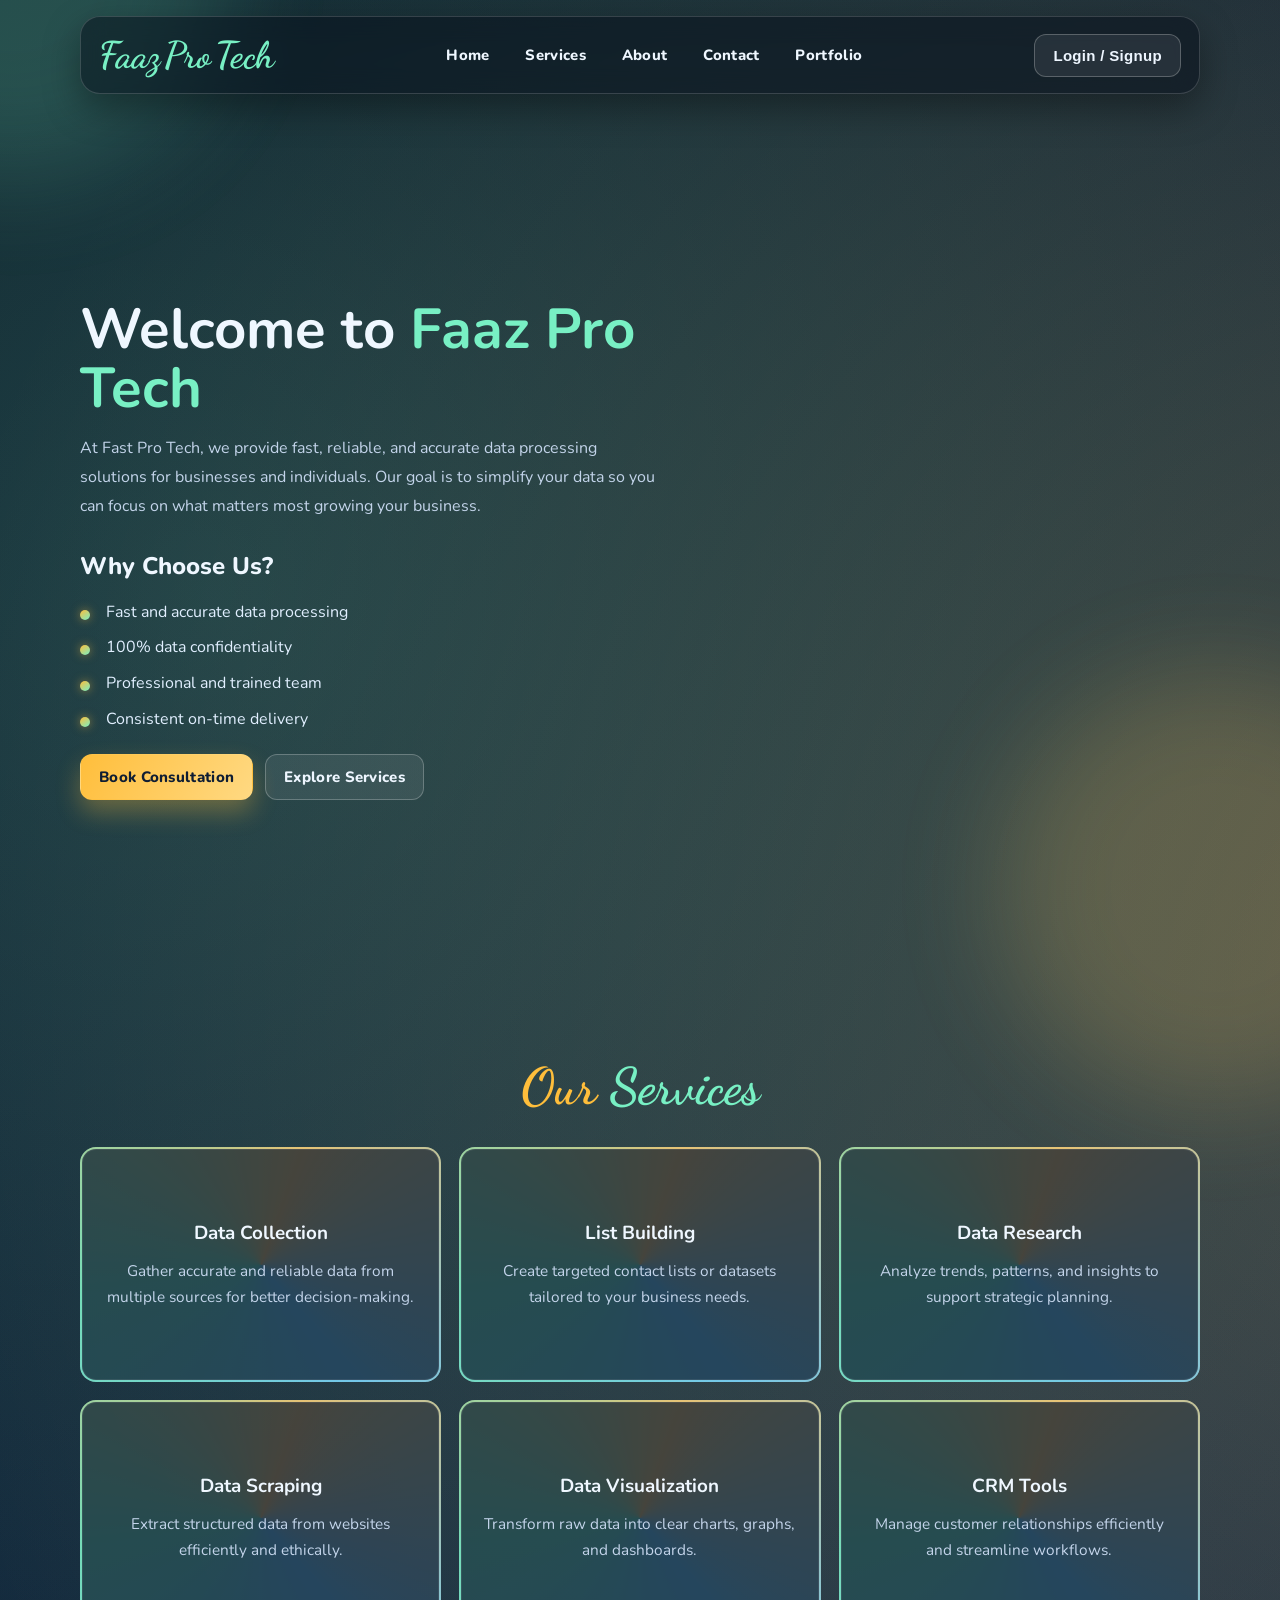
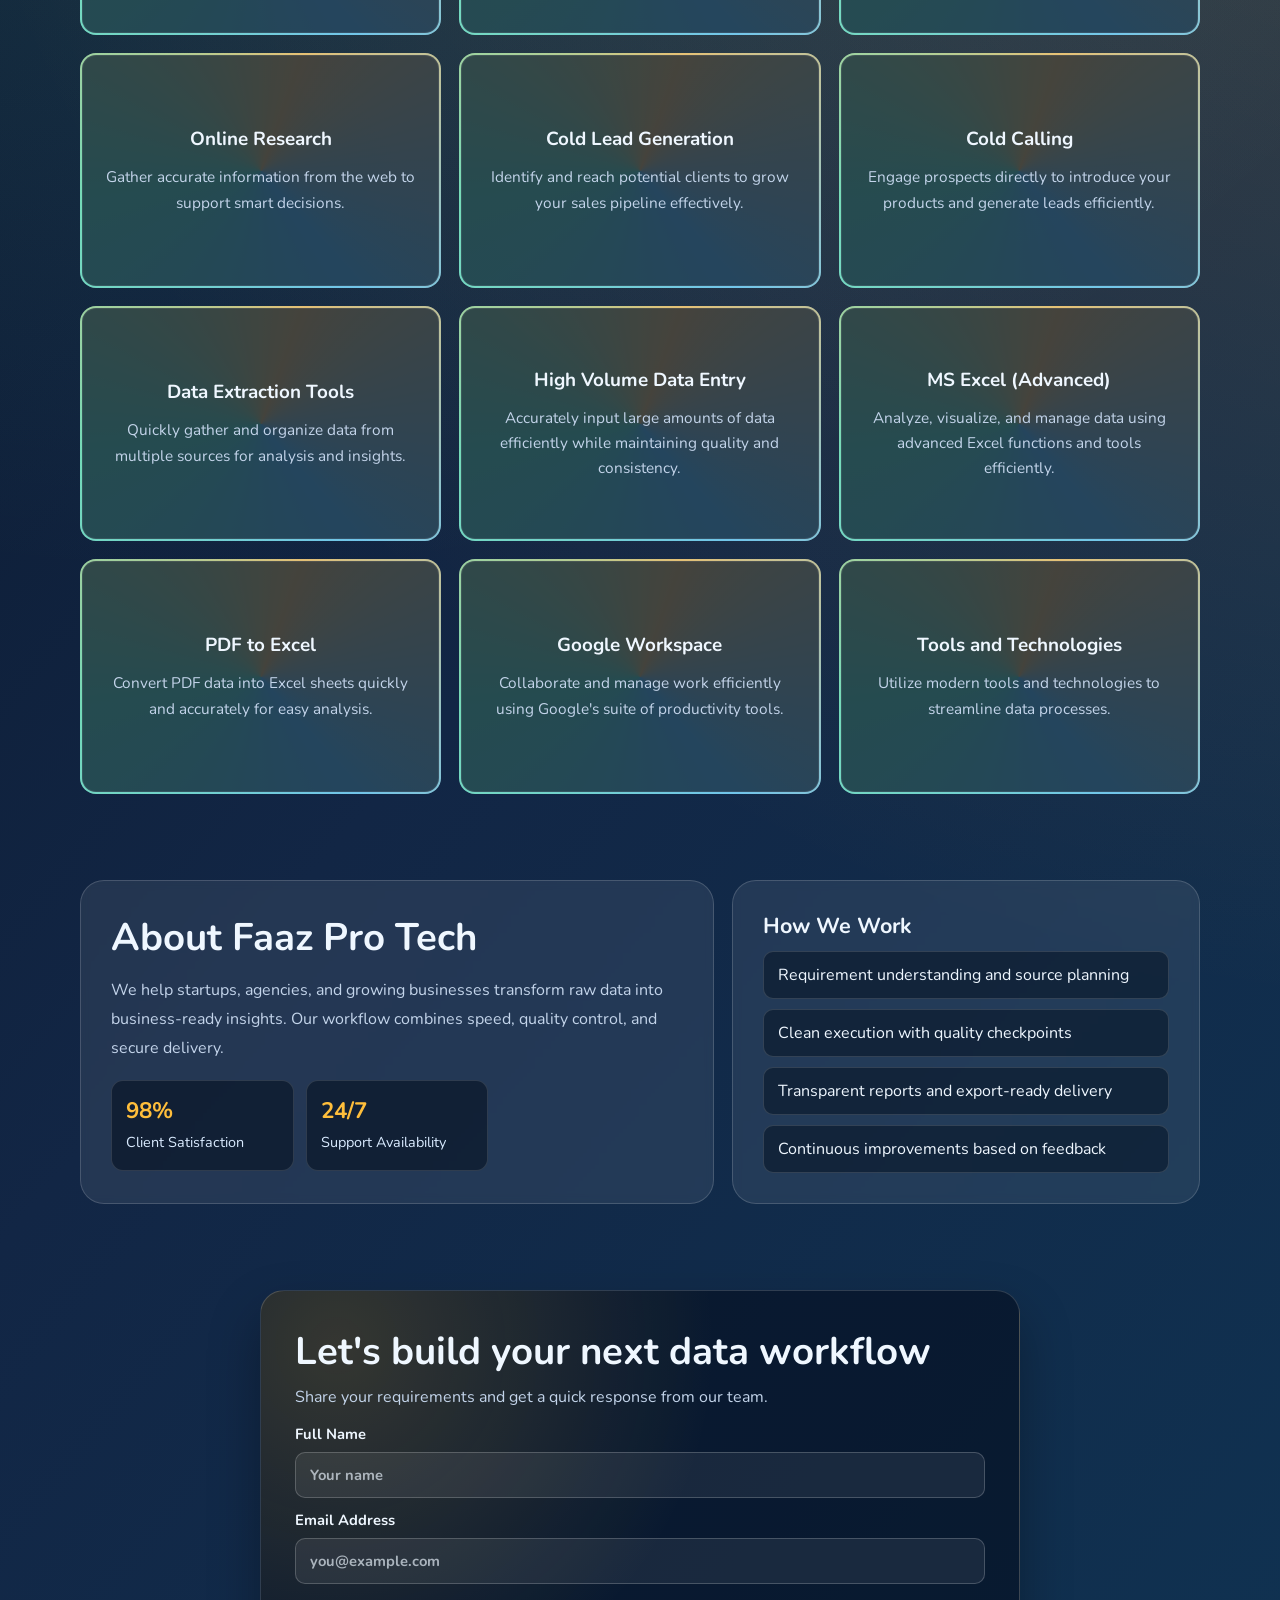
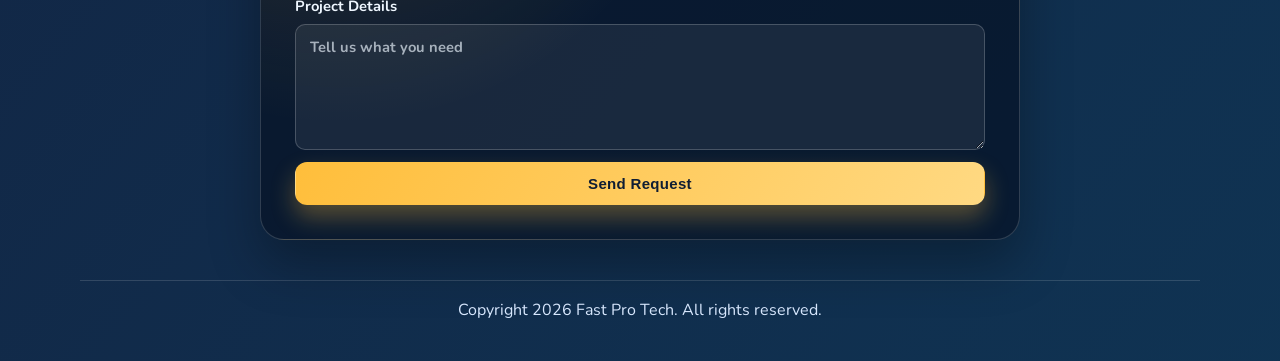
==== commit 8b9b6197: "name change fixed" ====
--- a/index.html
+++ b/index.html
@@ -1,289 +1,288 @@
-<!DOCTYPE html>
-<html lang="en">
-
-<head>
-    <meta charset="UTF-8">
-    <meta name="viewport" content="width=device-width, initial-scale=1.0">
-    <title>Fast Pro Tech</title>
-    <link rel="stylesheet" href="style.css">
-    <link
-        href="https://fonts.googleapis.com/css2?family=Dancing+Script:wght@400..700&family=Nunito:ital,wght@0,200..1000;1,200..1000&display=swap"
-        rel="stylesheet">
-    <link href="https://unpkg.com/aos@2.3.4/dist/aos.css" rel="stylesheet">
-</head>
-
-<body>
-    <div class="page-loader" id="pageLoader" aria-live="polite" aria-label="Loading website">
-        <div class="loader-ring" aria-hidden="true"></div>
-        <p>Loading...</p>
-    </div>
-
-    <header data-aos="fade-down">
-        <a href="#home" class="brand" aria-label="Fast Pro Tech Home">
-            <h1>
-                <span>Fast</span>
-                <span>Pro</span>
-                <span>Tech</span>
-            </h1>
-        </a>
-
-        <button class="menu-toggle" id="menuToggle" aria-label="Toggle navigation" aria-expanded="false" aria-controls="primaryNav">
-            <span></span>
-            <span></span>
-            <span></span>
-        </button>
-
-        <nav class="nav-menu" id="primaryNav" aria-label="Primary navigation">
-            <a href="#home">Home</a>
-            <a href="#service">Services</a>
-            <a href="#about">About</a>
-            <a href="#contact">Contact</a>
-            <a href="portfolio/index.html" target="_blank" rel="noopener">Portfolio</a>
-            <button class="btn btn-ghost nav-auth-btn" id="openAuthMenu" type="button">Login / Signup</button>
-        </nav>
-
-        <div class="auth-controls">
-            <button class="btn btn-ghost auth-open" id="openAuth" type="button">Login / Signup</button>
-        </div>
-    </header>
-
-    <main>
-        <section class="section-home" id="home">
-            <div class="detail-section" data-aos="fade-right">
-                <p class="eyebrow">Data Processing Associate</p>
-                <h2>Welcome to Fast Pro Tech</h2>
-                <p>
-                    At Fast Pro Tech, we provide fast, reliable, and accurate data processing solutions for businesses and individuals.
-                    Our goal is to simplify your data so you can focus on what matters most growing your business.
-                </p>
-                <p class="choose">Why Choose Us?</p>
-                <ul>
-                    <li>Fast and accurate data processing</li>
-                    <li>100% data confidentiality</li>
-                    <li>Professional and trained team</li>
-                    <li>Consistent on-time delivery</li>
-                </ul>
-                <div class="hero-actions">
-                    <a href="#contact" class="btn btn-primary">Book Consultation</a>
-                    <a href="#service" class="btn btn-ghost">Explore Services</a>
-                </div>
-            </div>
-            <div class="profile" data-aos="fade-left">
-                <img src="assets/taimoor.png" alt="Team member profile image" data-aos="zoom-in">
-            </div>
-        </section>
-
-        <section class="section-service">
-            <h2 data-aos="fade-down" id="service"><span>Our</span> <span>Services</span></h2>
-            <div class="service-card">
-                <div class="bg-card" data-aos="fade-up">
-                    <div class="card">
-                        <h3>Data Collection</h3>
-                        <p>Gather accurate and reliable data from multiple sources for better decision-making.</p>
-                    </div>
-                </div>
-
-                <div class="bg-card" data-aos="fade-up" data-aos-delay="50">
-                    <div class="card">
-                        <h3>List Building</h3>
-                        <p>Create targeted contact lists or datasets tailored to your business needs.</p>
-                    </div>
-                </div>
-
-                <div class="bg-card" data-aos="fade-up" data-aos-delay="100">
-                    <div class="card">
-                        <h3>Data Research</h3>
-                        <p>Analyze trends, patterns, and insights to support strategic planning.</p>
-                    </div>
-                </div>
-
-                <div class="bg-card" data-aos="fade-up" data-aos-delay="150">
-                    <div class="card">
-                        <h3>Data Scraping</h3>
-                        <p>Extract structured data from websites efficiently and ethically.</p>
-                    </div>
-                </div>
-
-                <div class="bg-card" data-aos="fade-up" data-aos-delay="200">
-                    <div class="card">
-                        <h3>Data Visualization</h3>
-                        <p>Transform raw data into clear charts, graphs, and dashboards.</p>
-                    </div>
-                </div>
-
-                <div class="bg-card" data-aos="fade-up" data-aos-delay="250">
-                    <div class="card">
-                        <h3>CRM Tools</h3>
-                        <p>Manage customer relationships efficiently and streamline workflows.</p>
-                    </div>
-                </div>
-
-                <div class="bg-card" data-aos="fade-up" data-aos-delay="300">
-                    <div class="card">
-                        <h3>Online Research</h3>
-                        <p>Gather accurate information from the web to support smart decisions.</p>
-                    </div>
-                </div>
-
-                <div class="bg-card" data-aos="fade-up" data-aos-delay="350">
-                    <div class="card">
-                        <h3>Cold Lead Generation</h3>
-                        <p>Identify and reach potential clients to grow your sales pipeline effectively.</p>
-                    </div>
-                </div>
-
-                <div class="bg-card" data-aos="fade-up" data-aos-delay="400">
-                    <div class="card">
-                        <h3>Cold Calling</h3>
-                        <p>Engage prospects directly to introduce your products and generate leads efficiently.</p>
-                    </div>
-                </div>
-
-                <div class="bg-card" data-aos="fade-up" data-aos-delay="450">
-                    <div class="card">
-                        <h3>Data Extraction Tools</h3>
-                        <p>Quickly gather and organize data from multiple sources for analysis and insights.</p>
-                    </div>
-                </div>
-
-                <div class="bg-card" data-aos="fade-up" data-aos-delay="500">
-                    <div class="card">
-                        <h3>High Volume Data Entry</h3>
-                        <p>Accurately input large amounts of data efficiently while maintaining quality and consistency.</p>
-                    </div>
-                </div>
-
-                <div class="bg-card" data-aos="fade-up" data-aos-delay="550">
-                    <div class="card">
-                        <h3>MS Excel (Advanced)</h3>
-                        <p>Analyze, visualize, and manage data using advanced Excel functions and tools efficiently.</p>
-                    </div>
-                </div>
-
-                <div class="bg-card" data-aos="fade-up" data-aos-delay="600">
-                    <div class="card">
-                        <h3>PDF to Excel</h3>
-                        <p>Convert PDF data into Excel sheets quickly and accurately for easy analysis.</p>
-                    </div>
-                </div>
-
-                <div class="bg-card" data-aos="fade-up" data-aos-delay="650">
-                    <div class="card">
-                        <h3>Google Workspace</h3>
-                        <p>Collaborate and manage work efficiently using Google's suite of productivity tools.</p>
-                    </div>
-                </div>
-
-                <div class="bg-card" data-aos="fade-up" data-aos-delay="700">
-                    <div class="card">
-                        <h3>Tools and Technologies</h3>
-                        <p>Utilize modern tools and technologies to streamline data processes.</p>
-                    </div>
-                </div>
-            </div>
-        </section>
-
-        <section class="section-about" id="about">
-            <div class="about-card" data-aos="fade-right">
-                <h2>About Fast Pro Tech</h2>
-                <p>
-                    We help startups, agencies, and growing businesses transform raw data into business-ready insights.
-                    Our workflow combines speed, quality control, and secure delivery.
-                </p>
-                <div class="stats-grid">
-                    <article>
-                        <h3>98%</h3>
-                        <p>Client Satisfaction</p>
-                    </article>
-                    <article>
-                        <h3>24/7</h3>
-                        <p>Support Availability</p>
-                    </article>
-                </div>
-            </div>
-            <div class="about-card about-checklist" data-aos="fade-left">
-                <h3>How We Work</h3>
-                <ul>
-                    <li>Requirement understanding and source planning</li>
-                    <li>Clean execution with quality checkpoints</li>
-                    <li>Transparent reports and export-ready delivery</li>
-                    <li>Continuous improvements based on feedback</li>
-                </ul>
-            </div>
-        </section>
-
-        <section class="section-contact" id="contact">
-            <div class="contact-box" data-aos="zoom-in">
-                <h2>Let's build your next data workflow</h2>
-                <p>Share your requirements and get a quick response from our team.</p>
-                <form class="contact-form" action="#" method="post">
-                    <label>
-                        Full Name
-                        <input type="text" name="name" placeholder="Your name" required>
-                    </label>
-                    <label>
-                        Email Address
-                        <input type="email" name="email" placeholder="you@example.com" required>
-                    </label>
-                    <label>
-                        Project Details
-                        <textarea name="message" rows="5" placeholder="Tell us what you need" required></textarea>
-                    </label>
-                    <button type="submit" class="btn btn-primary">Send Request</button>
-                </form>
-            </div>
-        </section>
-    </main>
-
-    <footer>
-        <p>Copyright <span id="year"></span> Fast Pro Tech. All rights reserved.</p>
-    </footer>
-
-    <div class="auth-modal" id="authModal" aria-hidden="true" role="dialog" aria-labelledby="authModalTitle">
-        <div class="auth-panel" role="document">
-            <button type="button" class="auth-close" id="closeAuth" aria-label="Close authentication">x</button>
-            <h2 id="authModalTitle">Welcome Back</h2>
-            <p>Join Fast Pro Tech and manage your service requests with ease.</p>
-
-            <div class="auth-tabs" role="tablist" aria-label="Auth tabs">
-                <button type="button" class="tab-btn is-active" id="loginTab" data-target="loginForm" role="tab" aria-selected="true">Login</button>
-                <button type="button" class="tab-btn" id="signupTab" data-target="signupForm" role="tab" aria-selected="false">Sign Up</button>
-            </div>
-
-            <form id="loginForm" class="auth-form is-active" novalidate>
-                <label>
-                    Email Address
-                    <input type="email" id="loginEmail" placeholder="you@example.com" required>
-                </label>
-                <label>
-                    Password
-                    <input type="password" id="loginPassword" placeholder="Enter password" minlength="6" required>
-                </label>
-                <button type="submit" class="btn btn-primary">Login</button>
-            </form>
-
-            <form id="signupForm" class="auth-form" novalidate>
-                <label>
-                    Full Name
-                    <input type="text" id="signupName" placeholder="Your full name" required>
-                </label>
-                <label>
-                    Email Address
-                    <input type="email" id="signupEmail" placeholder="you@example.com" required>
-                </label>
-                <label>
-                    Password
-                    <input type="password" id="signupPassword" placeholder="Create password" minlength="6" required>
-                </label>
-                <button type="submit" class="btn btn-primary">Create Account</button>
-            </form>
-
-            <p class="auth-message" id="authMessage" aria-live="polite"></p>
-        </div>
-    </div>
-
-    <script src="script.js"></script>
-    <script src="https://unpkg.com/aos@2.3.4/dist/aos.js"></script>
-</body>
-
-</html>
+<!DOCTYPE html>
+<html lang="en">
+
+<head>
+    <meta charset="UTF-8">
+    <meta name="viewport" content="width=device-width, initial-scale=1.0">
+    <title>Faaz Pro Tech</title>
+    <link rel="stylesheet" href="style.css">
+    <link
+        href="https://fonts.googleapis.com/css2?family=Dancing+Script:wght@400..700&family=Nunito:ital,wght@0,200..1000;1,200..1000&display=swap"
+        rel="stylesheet">
+    <link href="https://unpkg.com/aos@2.3.4/dist/aos.css" rel="stylesheet">
+</head>
+
+<body>
+    <div class="page-loader" id="pageLoader" aria-live="polite" aria-label="Loading website">
+        <div class="loader-ring" aria-hidden="true"></div>
+        <p>Loading...</p>
+    </div>
+
+    <header data-aos="fade-down">
+        <a href="#home" class="brand" aria-label="Fast Pro Tech Home">
+            <h1>
+                <span>Faaz</span>
+                <span>Pro</span>
+                <span>Tech</span>
+            </h1>
+        </a>
+
+        <button class="menu-toggle" id="menuToggle" aria-label="Toggle navigation" aria-expanded="false" aria-controls="primaryNav">
+            <span></span>
+            <span></span>
+            <span></span>
+        </button>
+
+        <nav class="nav-menu" id="primaryNav" aria-label="Primary navigation">
+            <a href="#home">Home</a>
+            <a href="#service">Services</a>
+            <a href="#about">About</a>
+            <a href="#contact">Contact</a>
+            <a href="portfolio/index.html" target="_blank" rel="noopener">Portfolio</a>
+            <button class="btn btn-ghost nav-auth-btn" id="openAuthMenu" type="button">Login / Signup</button>
+        </nav>
+
+        <div class="auth-controls">
+            <button class="btn btn-ghost auth-open" id="openAuth" type="button">Login / Signup</button>
+        </div>
+    </header>
+
+    <main>
+        <section class="section-home" id="home">
+            <div class="detail-section" data-aos="fade-right">
+                <h2>Welcome to <span style="color: #78f0c4;">Faaz Pro Tech</span></h2>
+                <p>
+                    At Fast Pro Tech, we provide fast, reliable, and accurate data processing solutions for businesses and individuals.
+                    Our goal is to simplify your data so you can focus on what matters most growing your business.
+                </p>
+                <p class="choose">Why Choose Us?</p>
+                <ul>
+                    <li>Fast and accurate data processing</li>
+                    <li>100% data confidentiality</li>
+                    <li>Professional and trained team</li>
+                    <li>Consistent on-time delivery</li>
+                </ul>
+                <div class="hero-actions">
+                    <a href="#contact" class="btn btn-primary">Book Consultation</a>
+                    <a href="#service" class="btn btn-ghost">Explore Services</a>
+                </div>
+            </div>
+            <!-- <div class="profile" data-aos="fade-left">
+                <img src="assets/taimoor.png" alt="Team member profile image" data-aos="zoom-in">
+            </div> -->
+        </section>
+
+        <section class="section-service">
+            <h2 data-aos="fade-down" id="service"><span>Our</span> <span>Services</span></h2>
+            <div class="service-card">
+                <div class="bg-card" data-aos="fade-up">
+                    <div class="card">
+                        <h3>Data Collection</h3>
+                        <p>Gather accurate and reliable data from multiple sources for better decision-making.</p>
+                    </div>
+                </div>
+
+                <div class="bg-card" data-aos="fade-up" data-aos-delay="50">
+                    <div class="card">
+                        <h3>List Building</h3>
+                        <p>Create targeted contact lists or datasets tailored to your business needs.</p>
+                    </div>
+                </div>
+
+                <div class="bg-card" data-aos="fade-up" data-aos-delay="100">
+                    <div class="card">
+                        <h3>Data Research</h3>
+                        <p>Analyze trends, patterns, and insights to support strategic planning.</p>
+                    </div>
+                </div>
+
+                <div class="bg-card" data-aos="fade-up" data-aos-delay="150">
+                    <div class="card">
+                        <h3>Data Scraping</h3>
+                        <p>Extract structured data from websites efficiently and ethically.</p>
+                    </div>
+                </div>
+
+                <div class="bg-card" data-aos="fade-up" data-aos-delay="200">
+                    <div class="card">
+                        <h3>Data Visualization</h3>
+                        <p>Transform raw data into clear charts, graphs, and dashboards.</p>
+                    </div>
+                </div>
+
+                <div class="bg-card" data-aos="fade-up" data-aos-delay="250">
+                    <div class="card">
+                        <h3>CRM Tools</h3>
+                        <p>Manage customer relationships efficiently and streamline workflows.</p>
+                    </div>
+                </div>
+
+                <div class="bg-card" data-aos="fade-up" data-aos-delay="300">
+                    <div class="card">
+                        <h3>Online Research</h3>
+                        <p>Gather accurate information from the web to support smart decisions.</p>
+                    </div>
+                </div>
+
+                <div class="bg-card" data-aos="fade-up" data-aos-delay="350">
+                    <div class="card">
+                        <h3>Cold Lead Generation</h3>
+                        <p>Identify and reach potential clients to grow your sales pipeline effectively.</p>
+                    </div>
+                </div>
+
+                <div class="bg-card" data-aos="fade-up" data-aos-delay="400">
+                    <div class="card">
+                        <h3>Cold Calling</h3>
+                        <p>Engage prospects directly to introduce your products and generate leads efficiently.</p>
+                    </div>
+                </div>
+
+                <div class="bg-card" data-aos="fade-up" data-aos-delay="450">
+                    <div class="card">
+                        <h3>Data Extraction Tools</h3>
+                        <p>Quickly gather and organize data from multiple sources for analysis and insights.</p>
+                    </div>
+                </div>
+
+                <div class="bg-card" data-aos="fade-up" data-aos-delay="500">
+                    <div class="card">
+                        <h3>High Volume Data Entry</h3>
+                        <p>Accurately input large amounts of data efficiently while maintaining quality and consistency.</p>
+                    </div>
+                </div>
+
+                <div class="bg-card" data-aos="fade-up" data-aos-delay="550">
+                    <div class="card">
+                        <h3>MS Excel (Advanced)</h3>
+                        <p>Analyze, visualize, and manage data using advanced Excel functions and tools efficiently.</p>
+                    </div>
+                </div>
+
+                <div class="bg-card" data-aos="fade-up" data-aos-delay="600">
+                    <div class="card">
+                        <h3>PDF to Excel</h3>
+                        <p>Convert PDF data into Excel sheets quickly and accurately for easy analysis.</p>
+                    </div>
+                </div>
+
+                <div class="bg-card" data-aos="fade-up" data-aos-delay="650">
+                    <div class="card">
+                        <h3>Google Workspace</h3>
+                        <p>Collaborate and manage work efficiently using Google's suite of productivity tools.</p>
+                    </div>
+                </div>
+
+                <div class="bg-card" data-aos="fade-up" data-aos-delay="700">
+                    <div class="card">
+                        <h3>Tools and Technologies</h3>
+                        <p>Utilize modern tools and technologies to streamline data processes.</p>
+                    </div>
+                </div>
+            </div>
+        </section>
+
+        <section class="section-about" id="about">
+            <div class="about-card" data-aos="fade-right">
+                <h2>About Faaz Pro Tech</h2>
+                <p>
+                    We help startups, agencies, and growing businesses transform raw data into business-ready insights.
+                    Our workflow combines speed, quality control, and secure delivery.
+                </p>
+                <div class="stats-grid">
+                    <article>
+                        <h3>98%</h3>
+                        <p>Client Satisfaction</p>
+                    </article>
+                    <article>
+                        <h3>24/7</h3>
+                        <p>Support Availability</p>
+                    </article>
+                </div>
+            </div>
+            <div class="about-card about-checklist" data-aos="fade-left">
+                <h3>How We Work</h3>
+                <ul>
+                    <li>Requirement understanding and source planning</li>
+                    <li>Clean execution with quality checkpoints</li>
+                    <li>Transparent reports and export-ready delivery</li>
+                    <li>Continuous improvements based on feedback</li>
+                </ul>
+            </div>
+        </section>
+
+        <section class="section-contact" id="contact">
+            <div class="contact-box" data-aos="zoom-in">
+                <h2>Let's build your next data workflow</h2>
+                <p>Share your requirements and get a quick response from our team.</p>
+                <form class="contact-form" action="#" method="post">
+                    <label>
+                        Full Name
+                        <input type="text" name="name" placeholder="Your name" required>
+                    </label>
+                    <label>
+                        Email Address
+                        <input type="email" name="email" placeholder="you@example.com" required>
+                    </label>
+                    <label>
+                        Project Details
+                        <textarea name="message" rows="5" placeholder="Tell us what you need" required></textarea>
+                    </label>
+                    <button type="submit" class="btn btn-primary">Send Request</button>
+                </form>
+            </div>
+        </section>
+    </main>
+
+    <footer>
+        <p>Copyright <span id="year"></span> Fast Pro Tech. All rights reserved.</p>
+    </footer>
+
+    <div class="auth-modal" id="authModal" aria-hidden="true" role="dialog" aria-labelledby="authModalTitle">
+        <div class="auth-panel" role="document">
+            <button type="button" class="auth-close" id="closeAuth" aria-label="Close authentication">x</button>
+            <h2 id="authModalTitle">Welcome Back</h2>
+            <p>Join Fast Pro Tech and manage your service requests with ease.</p>
+
+            <div class="auth-tabs" role="tablist" aria-label="Auth tabs">
+                <button type="button" class="tab-btn is-active" id="loginTab" data-target="loginForm" role="tab" aria-selected="true">Login</button>
+                <button type="button" class="tab-btn" id="signupTab" data-target="signupForm" role="tab" aria-selected="false">Sign Up</button>
+            </div>
+
+            <form id="loginForm" class="auth-form is-active" novalidate>
+                <label>
+                    Email Address
+                    <input type="email" id="loginEmail" placeholder="you@example.com" required>
+                </label>
+                <label>
+                    Password
+                    <input type="password" id="loginPassword" placeholder="Enter password" minlength="6" required>
+                </label>
+                <button type="submit" class="btn btn-primary">Login</button>
+            </form>
+
+            <form id="signupForm" class="auth-form" novalidate>
+                <label>
+                    Full Name
+                    <input type="text" id="signupName" placeholder="Your full name" required>
+                </label>
+                <label>
+                    Email Address
+                    <input type="email" id="signupEmail" placeholder="you@example.com" required>
+                </label>
+                <label>
+                    Password
+                    <input type="password" id="signupPassword" placeholder="Create password" minlength="6" required>
+                </label>
+                <button type="submit" class="btn btn-primary">Create Account</button>
+            </form>
+
+            <p class="auth-message" id="authMessage" aria-live="polite"></p>
+        </div>
+    </div>
+
+    <script src="script.js"></script>
+    <script src="https://unpkg.com/aos@2.3.4/dist/aos.js"></script>
+</body>
+
+</html>
--- a/style.css
+++ b/style.css
@@ -1,873 +1,859 @@
-* {
-    margin: 0;
-    padding: 0;
-    box-sizing: border-box;
-}
-
-:root {
-    --ink-900: #08111f;
-    --ink-700: #163054;
-    --ink-500: #2a5f96;
-    --sun: #ffbe3b;
-    --mint: #78f0c4;
-    --pearl: #f3f9ff;
-    --text-main: #eff7ff;
-    --text-muted: #c3d4ea;
-    --line: rgba(255, 255, 255, 0.16);
-    --surface: rgba(255, 255, 255, 0.08);
-    --surface-strong: rgba(7, 20, 40, 0.72);
-    --radius-lg: 24px;
-    --radius-md: 16px;
-    --radius-sm: 12px;
-}
-
-html {
-    scroll-behavior: smooth;
-}
-
-body {
-    min-height: 100vh;
-    font-family: "Nunito", sans-serif;
-    color: var(--text-main);
-    overflow-x: hidden;
-    background:
-        radial-gradient(circle at 12% 12%, rgba(120, 240, 196, 0.2), transparent 34%),
-        radial-gradient(circle at 84% 20%, rgba(255, 190, 59, 0.22), transparent 38%),
-        linear-gradient(130deg, #06101e 0%, #122645 40%, #0d3f5f 100%);
-    background-size: 140% 140%;
-    animation: bg-pan 16s ease infinite;
-}
-
-body.is-loading {
-    overflow: hidden;
-}
-
-body::before,
-body::after {
-    content: "";
-    position: fixed;
-    width: 34vmax;
-    height: 34vmax;
-    border-radius: 50%;
-    filter: blur(54px);
-    opacity: 0.18;
-    pointer-events: none;
-    z-index: -1;
-}
-
-body::before {
-    top: -20vmax;
-    left: -16vmax;
-    background: #79f1c6;
-    animation: float-a 13s ease-in-out infinite;
-}
-
-body::after {
-    right: -12vmax;
-    bottom: -16vmax;
-    background: #ffcd65;
-    animation: float-b 11s ease-in-out infinite;
-}
-
-.page-loader {
-    position: fixed;
-    inset: 0;
-    z-index: 9999;
-    display: flex;
-    flex-direction: column;
-    align-items: center;
-    justify-content: center;
-    gap: 35px;
-    background: linear-gradient(155deg, rgba(8, 17, 31, 0.98), rgba(17, 58, 89, 0.98));
-    transition: opacity 400ms ease, visibility 400ms ease;
-}
-
-.page-loader p {
-    margin: 0;
-    color: #ffffff;
-    font-size: 0.85rem;
-    font-weight: 800;
-    letter-spacing: 0.1em;
-    text-transform: uppercase;
-}
-
-.loader-ring {
-    width: 74px;
-    height: 74px;
-    border-radius: 50%;
-    border: 4px solid rgba(255, 255, 255, 0.18);
-    border-top-color: var(--sun);
-    border-right-color: var(--mint);
-    box-shadow: 0 0 22px rgba(255, 190, 59, 0.3);
-    animation: spin 900ms linear infinite;
-}
-
-.page-loader.is-hidden {
-    opacity: 0;
-    visibility: hidden;
-    pointer-events: none;
-}
-
-::-webkit-scrollbar {
-    width: 10px;
-}
-
-::-webkit-scrollbar-track {
-    background: #08101b;
-}
-
-::-webkit-scrollbar-thumb {
-    background: linear-gradient(var(--ink-500), #6da0dd);
-    border-radius: 999px;
-}
-
-header {
-    width: min(1120px, calc(100% - 32px));
-    position: fixed;
-    left: 0;
-    right: 0;
-    top: 16px;
-    margin-inline: auto;
-    z-index: 100;
-    display: flex;
-    align-items: center;
-    justify-content: space-between;
-    gap: 18px;
-    padding: 16px 18px;
-    border-radius: 20px;
-    background: rgba(4, 13, 25, 0.5);
-    border: 1px solid var(--line);
-    backdrop-filter: blur(12px);
-    box-shadow: 0 14px 36px rgba(0, 0, 0, 0.35);
-}
-
-.brand {
-    text-decoration: none;
-}
-
-header h1 {
-    display: flex;
-    align-items: baseline;
-    gap: 4px;
-    font-family: "Dancing Script", cursive;
-    font-size: clamp(2rem, 2.9vw, 2.8rem);
-}
-
-header h1 span:nth-child(1) {
-    color: var(--sun);
-}
-
-header h1 span:nth-child(2) {
-    color: var(--pearl);
-}
-
-header h1 span:nth-child(3) {
-    color: var(--mint);
-}
-
-.menu-toggle {
-    display: none;
-    width: 48px;
-    height: 48px;
-    border-radius: 12px;
-    border: 1px solid var(--line);
-    background: rgba(255, 255, 255, 0.08);
-    align-items: center;
-    justify-content: center;
-    flex-direction: column;
-    gap: 5px;
-    cursor: pointer;
-}
-
-.menu-toggle span {
-    width: 20px;
-    height: 2px;
-    background: #ffffff;
-    transition: transform 220ms ease, opacity 220ms ease;
-}
-
-.menu-toggle.is-active span:nth-child(1) {
-    transform: translateY(7px) rotate(45deg);
-}
-
-.menu-toggle.is-active span:nth-child(2) {
-    opacity: 0;
-}
-
-.menu-toggle.is-active span:nth-child(3) {
-    transform: translateY(-7px) rotate(-45deg);
-}
-
-.nav-menu {
-    display: flex;
-    align-items: center;
-    gap: 8px;
-}
-
-.nav-menu a {
-    color: var(--text-main);
-    text-decoration: none;
-    font-size: 0.93rem;
-    font-weight: 800;
-    letter-spacing: 0.02em;
-    padding: 10px 14px;
-    border-radius: 999px;
-    transition: transform 220ms ease, background-color 220ms ease;
-}
-
-.nav-menu a:hover,
-.nav-menu a:focus-visible {
-    background: rgba(255, 255, 255, 0.14);
-    transform: translateY(-2px);
-}
-
-.nav-menu .nav-auth-btn {
-    display: none;
-    width: 100%;
-    margin-top: 4px;
-}
-
-.auth-controls {
-    display: flex;
-    align-items: center;
-    gap: 10px;
-}
-
-main {
-    width: min(1120px, calc(100% - 32px));
-    margin-inline: auto;
-    padding-top: 130px;
-    padding-bottom: 40px;
-}
-
-.section-home {
-    min-height: min(840px, 100vh);
-    display: grid;
-    grid-template-columns: 1.08fr 0.92fr;
-    align-items: center;
-    gap: clamp(20px, 4vw, 48px);
-}
-
-.eyebrow {
-    display: inline-flex;
-    align-items: center;
-    gap: 6px;
-    width: fit-content;
-    margin-bottom: 14px;
-    padding: 7px 12px;
-    border-radius: 999px;
-    border: 1px solid rgba(255, 255, 255, 0.28);
-    font-size: 0.82rem;
-    letter-spacing: 0.08em;
-    text-transform: uppercase;
-    color: var(--mint);
-}
-
-.detail-section h2 {
-    font-size: clamp(2.15rem, 4.4vw, 4rem);
-    line-height: 1.05;
-    margin-bottom: 16px;
-}
-
-.detail-section p {
-    font-size: clamp(1rem, 1.25vw, 1.12rem);
-    color: var(--text-muted);
-    line-height: 1.8;
-    max-width: 64ch;
-}
-
-.detail-section .choose {
-    margin-top: 24px;
-    margin-bottom: 12px;
-    color: var(--text-main);
-    font-size: clamp(1.2rem, 1.9vw, 1.5rem);
-    font-weight: 800;
-}
-
-.detail-section ul {
-    list-style: none;
-    display: grid;
-    gap: 10px;
-}
-
-.detail-section li {
-    position: relative;
-    padding-left: 26px;
-    color: #e1efff;
-    line-height: 1.6;
-}
-
-.detail-section li::before {
-    content: "";
-    position: absolute;
-    left: 0;
-    top: 10px;
-    width: 10px;
-    height: 10px;
-    border-radius: 50%;
-    background: linear-gradient(145deg, var(--sun), var(--mint));
-    box-shadow: 0 0 10px rgba(255, 190, 59, 0.5);
-}
-
-.hero-actions {
-    display: flex;
-    flex-wrap: wrap;
-    gap: 12px;
-    margin-top: 22px;
-}
-
-.btn {
-    display: inline-flex;
-    align-items: center;
-    justify-content: center;
-    text-decoration: none;
-    border-radius: 12px;
-    border: 1px solid transparent;
-    font-size: 0.94rem;
-    font-weight: 800;
-    letter-spacing: 0.02em;
-    padding: 12px 18px;
-    cursor: pointer;
-    transition: transform 220ms ease, box-shadow 220ms ease, background-color 220ms ease;
-}
-
-.btn:hover,
-.btn:focus-visible {
-    transform: translateY(-2px);
-}
-
-.btn-primary {
-    color: #0f1d33;
-    background: linear-gradient(120deg, var(--sun), #ffd982);
-    box-shadow: 0 12px 24px rgba(255, 190, 59, 0.32);
-}
-
-.btn-ghost {
-    color: #eef6ff;
-    background: rgba(255, 255, 255, 0.08);
-    border-color: rgba(255, 255, 255, 0.24);
-}
-
-.profile {
-    position: relative;
-    min-height: 510px;
-    border-radius: 34px;
-    border: 1px solid var(--line);
-    overflow: hidden;
-    background:
-        radial-gradient(circle at 90% 10%, rgba(120, 240, 196, 0.2), transparent 42%),
-        linear-gradient(145deg, rgba(9, 23, 44, 0.8), rgba(16, 52, 86, 0.7));
-    box-shadow: 0 30px 70px rgba(0, 0, 0, 0.38);
-    animation: float-card 4s ease-in-out infinite alternate;
-}
-
-.profile::before {
-    content: "";
-    position: absolute;
-    inset: 16px;
-    border-radius: 24px;
-    border: 1px dashed rgba(255, 255, 255, 0.18);
-    pointer-events: none;
-}
-
-.profile img {
-    position: absolute;
-    inset: 0;
-    width: 100%;
-    height: 100%;
-    object-fit: cover;
-    object-position: center top;
-}
-
-.section-service {
-    margin-top: 86px;
-}
-
-.section-service h2 {
-    text-align: center;
-    font-family: "Dancing Script", cursive;
-    font-size: clamp(2rem, 5vw, 3.2rem);
-    margin-bottom: 30px;
-}
-
-.section-service h2 span:first-child {
-    color: var(--sun);
-}
-
-.section-service h2 span:last-child {
-    color: var(--mint);
-}
-
-.service-card {
-    display: grid;
-    grid-template-columns: repeat(3, minmax(0, 1fr));
-    gap: 18px;
-}
-
-.bg-card {
-    position: relative;
-    min-height: 235px;
-    padding: 2px;
-    border-radius: var(--radius-md);
-    overflow: hidden;
-    isolation: isolate;
-    background: rgba(255, 255, 255, 0.07);
-}
-
-.bg-card::before {
-    content: "";
-    position: absolute;
-    inset: -30%;
-    background: conic-gradient(from 140deg, #7cd8ff, #7ff2c8, #ffd37a, #7cd8ff);
-    transition: transform 420ms ease;
-    opacity: 0.88;
-}
-
-.bg-card:hover::before {
-    transform: rotate(36deg) scale(1.06);
-}
-
-.card {
-    position: relative;
-    z-index: 1;
-    height: 100%;
-    border-radius: calc(var(--radius-md) - 2px);
-    background: var(--surface-strong);
-    border: 1px solid rgba(255, 255, 255, 0.08);
-    padding: 20px;
-    display: flex;
-    flex-direction: column;
-    justify-content: center;
-    text-align: center;
-    transition: transform 280ms ease;
-}
-
-.bg-card:hover .card {
-    transform: translateY(-3px);
-}
-
-.card h3 {
-    margin-bottom: 12px;
-    font-size: 1.18rem;
-}
-
-.card p {
-    color: var(--text-muted);
-    line-height: 1.65;
-    font-size: 0.96rem;
-}
-
-.section-about {
-    margin-top: 86px;
-    display: grid;
-    grid-template-columns: 1.15fr 0.85fr;
-    gap: 18px;
-}
-
-.about-card {
-    border-radius: var(--radius-lg);
-    background: rgba(255, 255, 255, 0.08);
-    border: 1px solid var(--line);
-    backdrop-filter: blur(4px);
-    padding: clamp(18px, 3vw, 30px);
-}
-
-.about-card h2 {
-    font-size: clamp(1.7rem, 3vw, 2.5rem);
-    margin-bottom: 12px;
-}
-
-.about-card p {
-    color: var(--text-muted);
-    line-height: 1.8;
-}
-
-.stats-grid {
-    margin-top: 18px;
-    display: grid;
-    grid-template-columns: repeat(3, minmax(0, 1fr));
-    gap: 12px;
-}
-
-.stats-grid article {
-    border-radius: var(--radius-sm);
-    padding: 14px;
-    background: rgba(2, 14, 28, 0.55);
-    border: 1px solid rgba(255, 255, 255, 0.13);
-}
-
-.stats-grid h3 {
-    color: var(--sun);
-    font-size: 1.4rem;
-}
-
-.stats-grid p {
-    color: #daebff;
-    margin-top: 4px;
-    font-size: 0.9rem;
-}
-
-.about-checklist h3 {
-    font-size: 1.35rem;
-    margin-bottom: 10px;
-}
-
-.about-checklist ul {
-    list-style: none;
-    display: grid;
-    gap: 10px;
-}
-
-.about-checklist li {
-    padding: 12px 14px;
-    border-radius: 10px;
-    border: 1px solid rgba(255, 255, 255, 0.14);
-    background: rgba(2, 14, 28, 0.48);
-}
-
-.section-contact {
-    margin-top: 86px;
-}
-
-.contact-box {
-    max-width: 760px;
-    margin-inline: auto;
-    border-radius: var(--radius-lg);
-    padding: clamp(18px, 3vw, 34px);
-    background:
-        radial-gradient(circle at 10% 10%, rgba(255, 190, 59, 0.18), transparent 45%),
-        rgba(7, 20, 40, 0.76);
-    border: 1px solid var(--line);
-    box-shadow: 0 24px 52px rgba(0, 0, 0, 0.3);
-}
-
-.contact-box h2 {
-    font-size: clamp(1.65rem, 3vw, 2.5rem);
-    margin-bottom: 8px;
-}
-
-.contact-box p {
-    color: var(--text-muted);
-}
-
-.contact-form {
-    margin-top: 16px;
-    display: grid;
-    gap: 12px;
-}
-
-.contact-form label {
-    display: grid;
-    gap: 8px;
-    font-weight: 700;
-    font-size: 0.92rem;
-}
-
-.contact-form input,
-.contact-form textarea {
-    width: 100%;
-    border: 1px solid rgba(255, 255, 255, 0.2);
-    border-radius: 10px;
-    background: rgba(255, 255, 255, 0.07);
-    color: #f3f9ff;
-    padding: 12px 14px;
-    font: inherit;
-}
-
-.contact-form input::placeholder,
-.contact-form textarea::placeholder {
-    color: rgba(237, 246, 255, 0.66);
-}
-
-.contact-form input:focus,
-.contact-form textarea:focus {
-    outline: none;
-    border-color: #8ad7ff;
-    box-shadow: 0 0 0 3px rgba(138, 215, 255, 0.22);
-}
-
-footer {
-    width: min(1120px, calc(100% - 32px));
-    margin: 0 auto 22px;
-    padding: 18px 12px;
-    border-top: 1px solid rgba(255, 255, 255, 0.14);
-    text-align: center;
-    color: #d9e9ff;
-}
-
-.auth-modal {
-    position: fixed;
-    inset: 0;
-    z-index: 1000;
-    display: grid;
-    place-items: center;
-    padding: 20px;
-    background: rgba(3, 11, 20, 0.72);
-    backdrop-filter: blur(4px);
-    opacity: 0;
-    pointer-events: none;
-    transition: opacity 220ms ease;
-}
-
-.auth-modal.is-open {
-    opacity: 1;
-    pointer-events: auto;
-}
-
-.auth-panel {
-    width: min(440px, 100%);
-    border-radius: 20px;
-    border: 1px solid rgba(255, 255, 255, 0.2);
-    background:
-        radial-gradient(circle at 20% 10%, rgba(255, 190, 59, 0.18), transparent 40%),
-        linear-gradient(160deg, rgba(7, 22, 40, 0.96), rgba(14, 45, 74, 0.92));
-    padding: 22px;
-    box-shadow: 0 24px 54px rgba(0, 0, 0, 0.4);
-    position: relative;
-}
-
-.auth-close {
-    position: absolute;
-    right: 12px;
-    top: 12px;
-    border: 0;
-    background: rgba(255, 255, 255, 0.14);
-    color: #ffffff;
-    width: 32px;
-    height: 32px;
-    border-radius: 50%;
-    font-size: 0.9rem;
-    cursor: pointer;
-}
-
-.auth-panel h2 {
-    font-size: 1.8rem;
-    margin-bottom: 6px;
-}
-
-.auth-panel p {
-    color: var(--text-muted);
-    line-height: 1.6;
-}
-
-.auth-tabs {
-    margin-top: 16px;
-    display: grid;
-    grid-template-columns: repeat(2, minmax(0, 1fr));
-    gap: 8px;
-}
-
-.tab-btn {
-    border: 1px solid rgba(255, 255, 255, 0.2);
-    background: rgba(255, 255, 255, 0.08);
-    color: #e8f4ff;
-    border-radius: 10px;
-    padding: 10px 12px;
-    font: inherit;
-    font-weight: 800;
-    cursor: pointer;
-}
-
-.tab-btn.is-active {
-    background: linear-gradient(130deg, var(--sun), #ffd988);
-    color: #132742;
-    border-color: transparent;
-}
-
-.auth-form {
-    margin-top: 14px;
-    display: none;
-    gap: 10px;
-}
-
-.auth-form.is-active {
-    display: grid;
-}
-
-.auth-form label {
-    display: grid;
-    gap: 7px;
-    font-size: 0.88rem;
-    font-weight: 700;
-}
-
-.auth-form input {
-    border: 1px solid rgba(255, 255, 255, 0.24);
-    background: rgba(255, 255, 255, 0.08);
-    color: #f2f8ff;
-    border-radius: 10px;
-    padding: 11px 12px;
-    font: inherit;
-}
-
-.auth-form input:focus {
-    outline: none;
-    border-color: #95d7ff;
-    box-shadow: 0 0 0 3px rgba(149, 215, 255, 0.2);
-}
-
-.auth-message {
-    min-height: 24px;
-    margin-top: 12px;
-    font-size: 0.9rem;
-    color: #e8f4ff;
-}
-
-@keyframes bg-pan {
-    0% {
-        background-position: 0% 50%;
-    }
-
-    50% {
-        background-position: 100% 50%;
-    }
-
-    100% {
-        background-position: 0% 50%;
-    }
-}
-
-@keyframes float-a {
-    0%,
-    100% {
-        transform: translate(0, 0);
-    }
-
-    50% {
-        transform: translate(24px, 18px);
-    }
-}
-
-@keyframes float-b {
-    0%,
-    100% {
-        transform: translate(0, 0);
-    }
-
-    50% {
-        transform: translate(-20px, -20px);
-    }
-}
-
-@keyframes spin {
-    to {
-        transform: rotate(360deg);
-    }
-}
-
-@keyframes float-card {
-    to {
-        transform: translateY(-8px);
-    }
-}
-
-@media (max-width: 1024px) {
-    main {
-        padding-top: 116px;
-    }
-
-    .section-home {
-        grid-template-columns: 1fr;
-        min-height: auto;
-        gap: 26px;
-    }
-
-    .profile {
-        min-height: 460px;
-        order: -1;
-    }
-
-    .service-card {
-        grid-template-columns: repeat(2, minmax(0, 1fr));
-    }
-
-    .section-about {
-        grid-template-columns: 1fr;
-    }
-}
-
-@media (max-width: 820px) {
-    header {
-        padding: 12px 14px;
-    }
-
-    .menu-toggle {
-        display: inline-flex;
-    }
-
-    .nav-menu {
-        position: absolute;
-        left: 0;
-        right: 0;
-        top: calc(100% + 10px);
-        background: rgba(5, 15, 30, 0.94);
-        border: 1px solid var(--line);
-        border-radius: 16px;
-        margin: 0 6px;
-        padding: 10px;
-        display: grid;
-        gap: 4px;
-        opacity: 0;
-        transform: translateY(-8px);
-        pointer-events: none;
-        transition: opacity 240ms ease, transform 240ms ease;
-    }
-
-    .nav-menu.is-open {
-        opacity: 1;
-        transform: translateY(0);
-        pointer-events: auto;
-    }
-
-    .nav-menu a {
-        padding: 12px;
-        border-radius: 10px;
-    }
-
-    .nav-menu .nav-auth-btn {
-        display: inline-flex;
-    }
-
-    .auth-controls {
-        display: none;
-    }
-
-    .profile {
-        min-height: 400px;
-    }
-
-    .stats-grid {
-        grid-template-columns: 1fr;
-    }
-}
-
-@media (max-width: 640px) {
-    main {
-        width: calc(100% - 22px);
-        padding-top: 104px;
-    }
-
-    header {
-        width: calc(100% - 20px);
-    }
-
-    .service-card {
-        grid-template-columns: 1fr;
-    }
-
-    .profile {
-        min-height: 340px;
-    }
-
-    .hero-actions {
-        flex-direction: column;
-    }
-
-    .btn {
-        width: 100%;
-    }
-
-    .contact-box {
-        padding: 18px;
-    }
-}
+* {
+    margin: 0;
+    padding: 0;
+    box-sizing: border-box;
+}
+
+:root {
+    --ink-900: #08111f;
+    --ink-700: #163054;
+    --ink-500: #2a5f96;
+    --sun: #ffbe3b;
+    --mint: #78f0c4;
+    --pearl: #f3f9ff;
+    --text-main: #eff7ff;
+    --text-muted: #c3d4ea;
+    --line: rgba(255, 255, 255, 0.16);
+    --surface: rgba(255, 255, 255, 0.08);
+    --surface-strong: rgba(7, 20, 40, 0.72);
+    --radius-lg: 24px;
+    --radius-md: 16px;
+    --radius-sm: 12px;
+}
+
+html {
+    scroll-behavior: smooth;
+}
+
+body {
+    min-height: 100vh;
+    font-family: "Nunito", sans-serif;
+    color: var(--text-main);
+    overflow-x: hidden;
+    background:
+        radial-gradient(circle at 12% 12%, rgba(120, 240, 196, 0.2), transparent 34%),
+        radial-gradient(circle at 84% 20%, rgba(255, 190, 59, 0.22), transparent 38%),
+        linear-gradient(130deg, #06101e 0%, #122645 40%, #0d3f5f 100%);
+    background-size: 140% 140%;
+    animation: bg-pan 16s ease infinite;
+}
+
+body.is-loading {
+    overflow: hidden;
+}
+
+body::before,
+body::after {
+    content: "";
+    position: fixed;
+    width: 34vmax;
+    height: 34vmax;
+    border-radius: 50%;
+    filter: blur(54px);
+    opacity: 0.18;
+    pointer-events: none;
+    z-index: -1;
+}
+
+body::before {
+    top: -20vmax;
+    left: -16vmax;
+    background: #79f1c6;
+    animation: float-a 13s ease-in-out infinite;
+}
+
+body::after {
+    right: -12vmax;
+    bottom: -16vmax;
+    background: #ffcd65;
+    animation: float-b 11s ease-in-out infinite;
+}
+
+.page-loader {
+    position: fixed;
+    inset: 0;
+    z-index: 9999;
+    display: flex;
+    flex-direction: column;
+    align-items: center;
+    justify-content: center;
+    gap: 35px;
+    background: linear-gradient(155deg, rgba(8, 17, 31, 0.98), rgba(17, 58, 89, 0.98));
+    transition: opacity 400ms ease, visibility 400ms ease;
+}
+
+.page-loader p {
+    margin: 0;
+    color: #ffffff;
+    font-size: 0.85rem;
+    font-weight: 800;
+    letter-spacing: 0.1em;
+    text-transform: uppercase;
+}
+
+.loader-ring {
+    width: 74px;
+    height: 74px;
+    border-radius: 50%;
+    border: 4px solid rgba(255, 255, 255, 0.18);
+    border-top-color: var(--sun);
+    border-right-color: var(--mint);
+    box-shadow: 0 0 22px rgba(255, 190, 59, 0.3);
+    animation: spin 900ms linear infinite;
+}
+
+.page-loader.is-hidden {
+    opacity: 0;
+    visibility: hidden;
+    pointer-events: none;
+}
+
+::-webkit-scrollbar {
+    width: 10px;
+}
+
+::-webkit-scrollbar-track {
+    background: #08101b;
+}
+
+::-webkit-scrollbar-thumb {
+    background: linear-gradient(var(--ink-500), #6da0dd);
+    border-radius: 999px;
+}
+
+header {
+    width: min(1120px, calc(100% - 32px));
+    position: fixed;
+    left: 0;
+    right: 0;
+    top: 16px;
+    margin-inline: auto;
+    z-index: 100;
+    display: flex;
+    align-items: center;
+    justify-content: space-between;
+    gap: 18px;
+    padding: 16px 18px;
+    border-radius: 20px;
+    background: rgba(4, 13, 25, 0.5);
+    border: 1px solid var(--line);
+    backdrop-filter: blur(12px);
+    box-shadow: 0 14px 36px rgba(0, 0, 0, 0.35);
+}
+
+.brand {
+    text-decoration: none;
+}
+
+header h1 {
+    display: flex;
+    align-items: baseline;
+    gap: 4px;
+    font-family: "Dancing Script", cursive;
+    font-size: clamp(2rem, 2.9vw, 2.8rem);
+}
+
+header h1 span:nth-child(1) {
+    color: var(--mint);
+}
+
+header h1 span:nth-child(2) {
+    color: var(--mint);
+}
+
+header h1 span:nth-child(3) {
+    color: var(--mint);
+}
+
+.menu-toggle {
+    display: none;
+    width: 48px;
+    height: 48px;
+    border-radius: 12px;
+    border: 1px solid var(--line);
+    background: rgba(255, 255, 255, 0.08);
+    align-items: center;
+    justify-content: center;
+    flex-direction: column;
+    gap: 5px;
+    cursor: pointer;
+}
+
+.menu-toggle span {
+    width: 20px;
+    height: 2px;
+    background: #ffffff;
+    transition: transform 220ms ease, opacity 220ms ease;
+}
+
+.menu-toggle.is-active span:nth-child(1) {
+    transform: translateY(7px) rotate(45deg);
+}
+
+.menu-toggle.is-active span:nth-child(2) {
+    opacity: 0;
+}
+
+.menu-toggle.is-active span:nth-child(3) {
+    transform: translateY(-7px) rotate(-45deg);
+}
+
+.nav-menu {
+    display: flex;
+    align-items: center;
+    gap: 8px;
+}
+
+.nav-menu a {
+    color: var(--text-main);
+    text-decoration: none;
+    font-size: 0.93rem;
+    font-weight: 800;
+    letter-spacing: 0.02em;
+    padding: 10px 14px;
+    border-radius: 999px;
+    transition: transform 220ms ease, background-color 220ms ease;
+}
+
+.nav-menu a:hover,
+.nav-menu a:focus-visible {
+    background: rgba(255, 255, 255, 0.14);
+    transform: translateY(-2px);
+}
+
+.nav-menu .nav-auth-btn {
+    display: none;
+    width: 100%;
+    margin-top: 4px;
+}
+
+.auth-controls {
+    display: flex;
+    align-items: center;
+    gap: 10px;
+}
+
+main {
+    width: min(1120px, calc(100% - 32px));
+    margin-inline: auto;
+    padding-top: 130px;
+    padding-bottom: 40px;
+}
+
+.section-home {
+    min-height: min(840px, 100vh);
+    display: grid;
+    grid-template-columns: 1.08fr 0.92fr;
+    align-items: center;
+    gap: clamp(20px, 4vw, 48px);
+}
+
+
+.detail-section h2 {
+    font-size: clamp(2.15rem, 4.4vw, 4rem);
+    line-height: 1.05;
+    margin-bottom: 16px;
+}
+
+.detail-section p {
+    font-size: clamp(1rem, 1.25vw, 1.12rem);
+    color: var(--text-muted);
+    line-height: 1.8;
+    max-width: 64ch;
+}
+
+.detail-section .choose {
+    margin-top: 24px;
+    margin-bottom: 12px;
+    color: var(--text-main);
+    font-size: clamp(1.2rem, 1.9vw, 1.5rem);
+    font-weight: 800;
+}
+
+.detail-section ul {
+    list-style: none;
+    display: grid;
+    gap: 10px;
+}
+
+.detail-section li {
+    position: relative;
+    padding-left: 26px;
+    color: #e1efff;
+    line-height: 1.6;
+}
+
+.detail-section li::before {
+    content: "";
+    position: absolute;
+    left: 0;
+    top: 10px;
+    width: 10px;
+    height: 10px;
+    border-radius: 50%;
+    background: linear-gradient(145deg, var(--sun), var(--mint));
+    box-shadow: 0 0 10px rgba(255, 190, 59, 0.5);
+}
+
+.hero-actions {
+    display: flex;
+    flex-wrap: wrap;
+    gap: 12px;
+    margin-top: 22px;
+}
+
+.btn {
+    display: inline-flex;
+    align-items: center;
+    justify-content: center;
+    text-decoration: none;
+    border-radius: 12px;
+    border: 1px solid transparent;
+    font-size: 0.94rem;
+    font-weight: 800;
+    letter-spacing: 0.02em;
+    padding: 12px 18px;
+    cursor: pointer;
+    transition: transform 220ms ease, box-shadow 220ms ease, background-color 220ms ease;
+}
+
+.btn:hover,
+.btn:focus-visible {
+    transform: translateY(-2px);
+}
+
+.btn-primary {
+    color: #0f1d33;
+    background: linear-gradient(120deg, var(--sun), #ffd982);
+    box-shadow: 0 12px 24px rgba(255, 190, 59, 0.32);
+}
+
+.btn-ghost {
+    color: #eef6ff;
+    background: rgba(255, 255, 255, 0.08);
+    border-color: rgba(255, 255, 255, 0.24);
+}
+
+.profile {
+    position: relative;
+    min-height: 510px;
+    border-radius: 34px;
+    border: 1px solid var(--line);
+    overflow: hidden;
+    background:
+        radial-gradient(circle at 90% 10%, rgba(120, 240, 196, 0.2), transparent 42%),
+        linear-gradient(145deg, rgba(9, 23, 44, 0.8), rgba(16, 52, 86, 0.7));
+    box-shadow: 0 30px 70px rgba(0, 0, 0, 0.38);
+    animation: float-card 4s ease-in-out infinite alternate;
+}
+
+.profile::before {
+    content: "";
+    position: absolute;
+    inset: 16px;
+    border-radius: 24px;
+    border: 1px dashed rgba(255, 255, 255, 0.18);
+    pointer-events: none;
+}
+
+.profile img {
+    position: absolute;
+    inset: 0;
+    width: 100%;
+    height: 100%;
+    object-fit: cover;
+    object-position: center top;
+}
+
+.section-service {
+    margin-top: 86px;
+}
+
+.section-service h2 {
+    text-align: center;
+    font-family: "Dancing Script", cursive;
+    font-size: clamp(2rem, 5vw, 3.2rem);
+    margin-bottom: 30px;
+}
+
+.section-service h2 span:first-child {
+    color: var(--sun);
+}
+
+.section-service h2 span:last-child {
+    color: var(--mint);
+}
+
+.service-card {
+    display: grid;
+    grid-template-columns: repeat(3, minmax(0, 1fr));
+    gap: 18px;
+}
+
+.bg-card {
+    position: relative;
+    min-height: 235px;
+    padding: 2px;
+    border-radius: var(--radius-md);
+    overflow: hidden;
+    isolation: isolate;
+    background: rgba(255, 255, 255, 0.07);
+}
+
+.bg-card::before {
+    content: "";
+    position: absolute;
+    inset: -30%;
+    background: conic-gradient(from 140deg, #7cd8ff, #7ff2c8, #ffd37a, #7cd8ff);
+    transition: transform 420ms ease;
+    opacity: 0.88;
+}
+
+.bg-card:hover::before {
+    transform: rotate(36deg) scale(1.06);
+}
+
+.card {
+    position: relative;
+    z-index: 1;
+    height: 100%;
+    border-radius: calc(var(--radius-md) - 2px);
+    background: var(--surface-strong);
+    border: 1px solid rgba(255, 255, 255, 0.08);
+    padding: 20px;
+    display: flex;
+    flex-direction: column;
+    justify-content: center;
+    text-align: center;
+    transition: transform 280ms ease;
+}
+
+.bg-card:hover .card {
+    transform: translateY(-3px);
+}
+
+.card h3 {
+    margin-bottom: 12px;
+    font-size: 1.18rem;
+}
+
+.card p {
+    color: var(--text-muted);
+    line-height: 1.65;
+    font-size: 0.96rem;
+}
+
+.section-about {
+    margin-top: 86px;
+    display: grid;
+    grid-template-columns: 1.15fr 0.85fr;
+    gap: 18px;
+}
+
+.about-card {
+    border-radius: var(--radius-lg);
+    background: rgba(255, 255, 255, 0.08);
+    border: 1px solid var(--line);
+    backdrop-filter: blur(4px);
+    padding: clamp(18px, 3vw, 30px);
+}
+
+.about-card h2 {
+    font-size: clamp(1.7rem, 3vw, 2.5rem);
+    margin-bottom: 12px;
+}
+
+.about-card p {
+    color: var(--text-muted);
+    line-height: 1.8;
+}
+
+.stats-grid {
+    margin-top: 18px;
+    display: grid;
+    grid-template-columns: repeat(3, minmax(0, 1fr));
+    gap: 12px;
+}
+
+.stats-grid article {
+    border-radius: var(--radius-sm);
+    padding: 14px;
+    background: rgba(2, 14, 28, 0.55);
+    border: 1px solid rgba(255, 255, 255, 0.13);
+}
+
+.stats-grid h3 {
+    color: var(--sun);
+    font-size: 1.4rem;
+}
+
+.stats-grid p {
+    color: #daebff;
+    margin-top: 4px;
+    font-size: 0.9rem;
+}
+
+.about-checklist h3 {
+    font-size: 1.35rem;
+    margin-bottom: 10px;
+}
+
+.about-checklist ul {
+    list-style: none;
+    display: grid;
+    gap: 10px;
+}
+
+.about-checklist li {
+    padding: 12px 14px;
+    border-radius: 10px;
+    border: 1px solid rgba(255, 255, 255, 0.14);
+    background: rgba(2, 14, 28, 0.48);
+}
+
+.section-contact {
+    margin-top: 86px;
+}
+
+.contact-box {
+    max-width: 760px;
+    margin-inline: auto;
+    border-radius: var(--radius-lg);
+    padding: clamp(18px, 3vw, 34px);
+    background:
+        radial-gradient(circle at 10% 10%, rgba(255, 190, 59, 0.18), transparent 45%),
+        rgba(7, 20, 40, 0.76);
+    border: 1px solid var(--line);
+    box-shadow: 0 24px 52px rgba(0, 0, 0, 0.3);
+}
+
+.contact-box h2 {
+    font-size: clamp(1.65rem, 3vw, 2.5rem);
+    margin-bottom: 8px;
+}
+
+.contact-box p {
+    color: var(--text-muted);
+}
+
+.contact-form {
+    margin-top: 16px;
+    display: grid;
+    gap: 12px;
+}
+
+.contact-form label {
+    display: grid;
+    gap: 8px;
+    font-weight: 700;
+    font-size: 0.92rem;
+}
+
+.contact-form input,
+.contact-form textarea {
+    width: 100%;
+    border: 1px solid rgba(255, 255, 255, 0.2);
+    border-radius: 10px;
+    background: rgba(255, 255, 255, 0.07);
+    color: #f3f9ff;
+    padding: 12px 14px;
+    font: inherit;
+}
+
+.contact-form input::placeholder,
+.contact-form textarea::placeholder {
+    color: rgba(237, 246, 255, 0.66);
+}
+
+.contact-form input:focus,
+.contact-form textarea:focus {
+    outline: none;
+    border-color: #8ad7ff;
+    box-shadow: 0 0 0 3px rgba(138, 215, 255, 0.22);
+}
+
+footer {
+    width: min(1120px, calc(100% - 32px));
+    margin: 0 auto 22px;
+    padding: 18px 12px;
+    border-top: 1px solid rgba(255, 255, 255, 0.14);
+    text-align: center;
+    color: #d9e9ff;
+}
+
+.auth-modal {
+    position: fixed;
+    inset: 0;
+    z-index: 1000;
+    display: grid;
+    place-items: center;
+    padding: 20px;
+    background: rgba(3, 11, 20, 0.72);
+    backdrop-filter: blur(4px);
+    opacity: 0;
+    pointer-events: none;
+    transition: opacity 220ms ease;
+}
+
+.auth-modal.is-open {
+    opacity: 1;
+    pointer-events: auto;
+}
+
+.auth-panel {
+    width: min(440px, 100%);
+    border-radius: 20px;
+    border: 1px solid rgba(255, 255, 255, 0.2);
+    background:
+        radial-gradient(circle at 20% 10%, rgba(255, 190, 59, 0.18), transparent 40%),
+        linear-gradient(160deg, rgba(7, 22, 40, 0.96), rgba(14, 45, 74, 0.92));
+    padding: 22px;
+    box-shadow: 0 24px 54px rgba(0, 0, 0, 0.4);
+    position: relative;
+}
+
+.auth-close {
+    position: absolute;
+    right: 12px;
+    top: 12px;
+    border: 0;
+    background: rgba(255, 255, 255, 0.14);
+    color: #ffffff;
+    width: 32px;
+    height: 32px;
+    border-radius: 50%;
+    font-size: 0.9rem;
+    cursor: pointer;
+}
+
+.auth-panel h2 {
+    font-size: 1.8rem;
+    margin-bottom: 6px;
+}
+
+.auth-panel p {
+    color: var(--text-muted);
+    line-height: 1.6;
+}
+
+.auth-tabs {
+    margin-top: 16px;
+    display: grid;
+    grid-template-columns: repeat(2, minmax(0, 1fr));
+    gap: 8px;
+}
+
+.tab-btn {
+    border: 1px solid rgba(255, 255, 255, 0.2);
+    background: rgba(255, 255, 255, 0.08);
+    color: #e8f4ff;
+    border-radius: 10px;
+    padding: 10px 12px;
+    font: inherit;
+    font-weight: 800;
+    cursor: pointer;
+}
+
+.tab-btn.is-active {
+    background: linear-gradient(130deg, var(--sun), #ffd988);
+    color: #132742;
+    border-color: transparent;
+}
+
+.auth-form {
+    margin-top: 14px;
+    display: none;
+    gap: 10px;
+}
+
+.auth-form.is-active {
+    display: grid;
+}
+
+.auth-form label {
+    display: grid;
+    gap: 7px;
+    font-size: 0.88rem;
+    font-weight: 700;
+}
+
+.auth-form input {
+    border: 1px solid rgba(255, 255, 255, 0.24);
+    background: rgba(255, 255, 255, 0.08);
+    color: #f2f8ff;
+    border-radius: 10px;
+    padding: 11px 12px;
+    font: inherit;
+}
+
+.auth-form input:focus {
+    outline: none;
+    border-color: #95d7ff;
+    box-shadow: 0 0 0 3px rgba(149, 215, 255, 0.2);
+}
+
+.auth-message {
+    min-height: 24px;
+    margin-top: 12px;
+    font-size: 0.9rem;
+    color: #e8f4ff;
+}
+
+@keyframes bg-pan {
+    0% {
+        background-position: 0% 50%;
+    }
+
+    50% {
+        background-position: 100% 50%;
+    }
+
+    100% {
+        background-position: 0% 50%;
+    }
+}
+
+@keyframes float-a {
+    0%,
+    100% {
+        transform: translate(0, 0);
+    }
+
+    50% {
+        transform: translate(24px, 18px);
+    }
+}
+
+@keyframes float-b {
+    0%,
+    100% {
+        transform: translate(0, 0);
+    }
+
+    50% {
+        transform: translate(-20px, -20px);
+    }
+}
+
+@keyframes spin {
+    to {
+        transform: rotate(360deg);
+    }
+}
+
+@keyframes float-card {
+    to {
+        transform: translateY(-8px);
+    }
+}
+
+@media (max-width: 1024px) {
+    main {
+        padding-top: 116px;
+    }
+
+    .section-home {
+        grid-template-columns: 1fr;
+        min-height: auto;
+        gap: 26px;
+    }
+
+    .profile {
+        min-height: 460px;
+        order: -1;
+    }
+
+    .service-card {
+        grid-template-columns: repeat(2, minmax(0, 1fr));
+    }
+
+    .section-about {
+        grid-template-columns: 1fr;
+    }
+}
+
+@media (max-width: 820px) {
+    header {
+        padding: 12px 14px;
+    }
+
+    .menu-toggle {
+        display: inline-flex;
+    }
+
+    .nav-menu {
+        position: absolute;
+        left: 0;
+        right: 0;
+        top: calc(100% + 10px);
+        background: rgba(5, 15, 30, 0.94);
+        border: 1px solid var(--line);
+        border-radius: 16px;
+        margin: 0 6px;
+        padding: 10px;
+        display: grid;
+        gap: 4px;
+        opacity: 0;
+        transform: translateY(-8px);
+        pointer-events: none;
+        transition: opacity 240ms ease, transform 240ms ease;
+    }
+
+    .nav-menu.is-open {
+        opacity: 1;
+        transform: translateY(0);
+        pointer-events: auto;
+    }
+
+    .nav-menu a {
+        padding: 12px;
+        border-radius: 10px;
+    }
+
+    .nav-menu .nav-auth-btn {
+        display: inline-flex;
+    }
+
+    .auth-controls {
+        display: none;
+    }
+
+    .profile {
+        min-height: 400px;
+    }
+
+    .stats-grid {
+        grid-template-columns: 1fr;
+    }
+}
+
+@media (max-width: 640px) {
+    main {
+        width: calc(100% - 22px);
+        padding-top: 104px;
+    }
+
+    header {
+        width: calc(100% - 20px);
+    }
+
+    .service-card {
+        grid-template-columns: 1fr;
+    }
+
+    .profile {
+        min-height: 340px;
+    }
+
+    .hero-actions {
+        flex-direction: column;
+    }
+
+    .btn {
+        width: 100%;
+    }
+
+    .contact-box {
+        padding: 18px;
+    }
+}
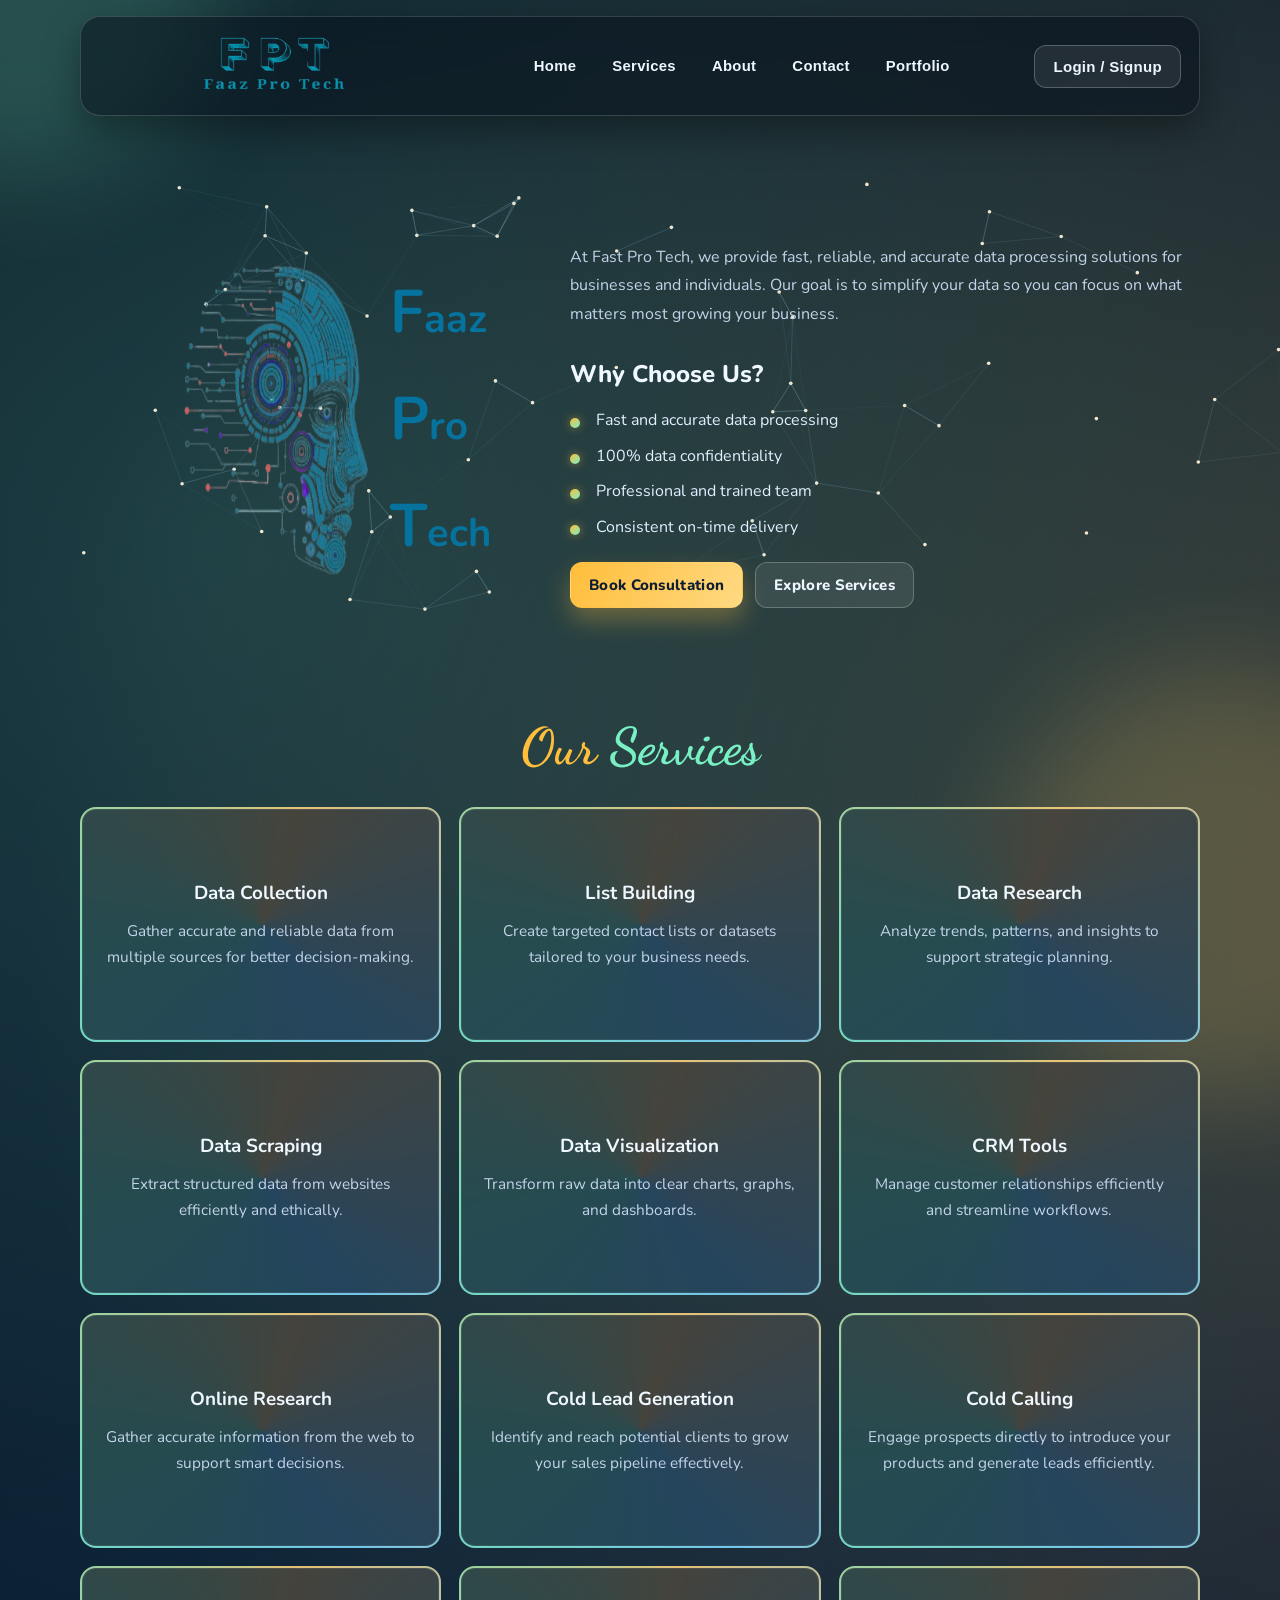
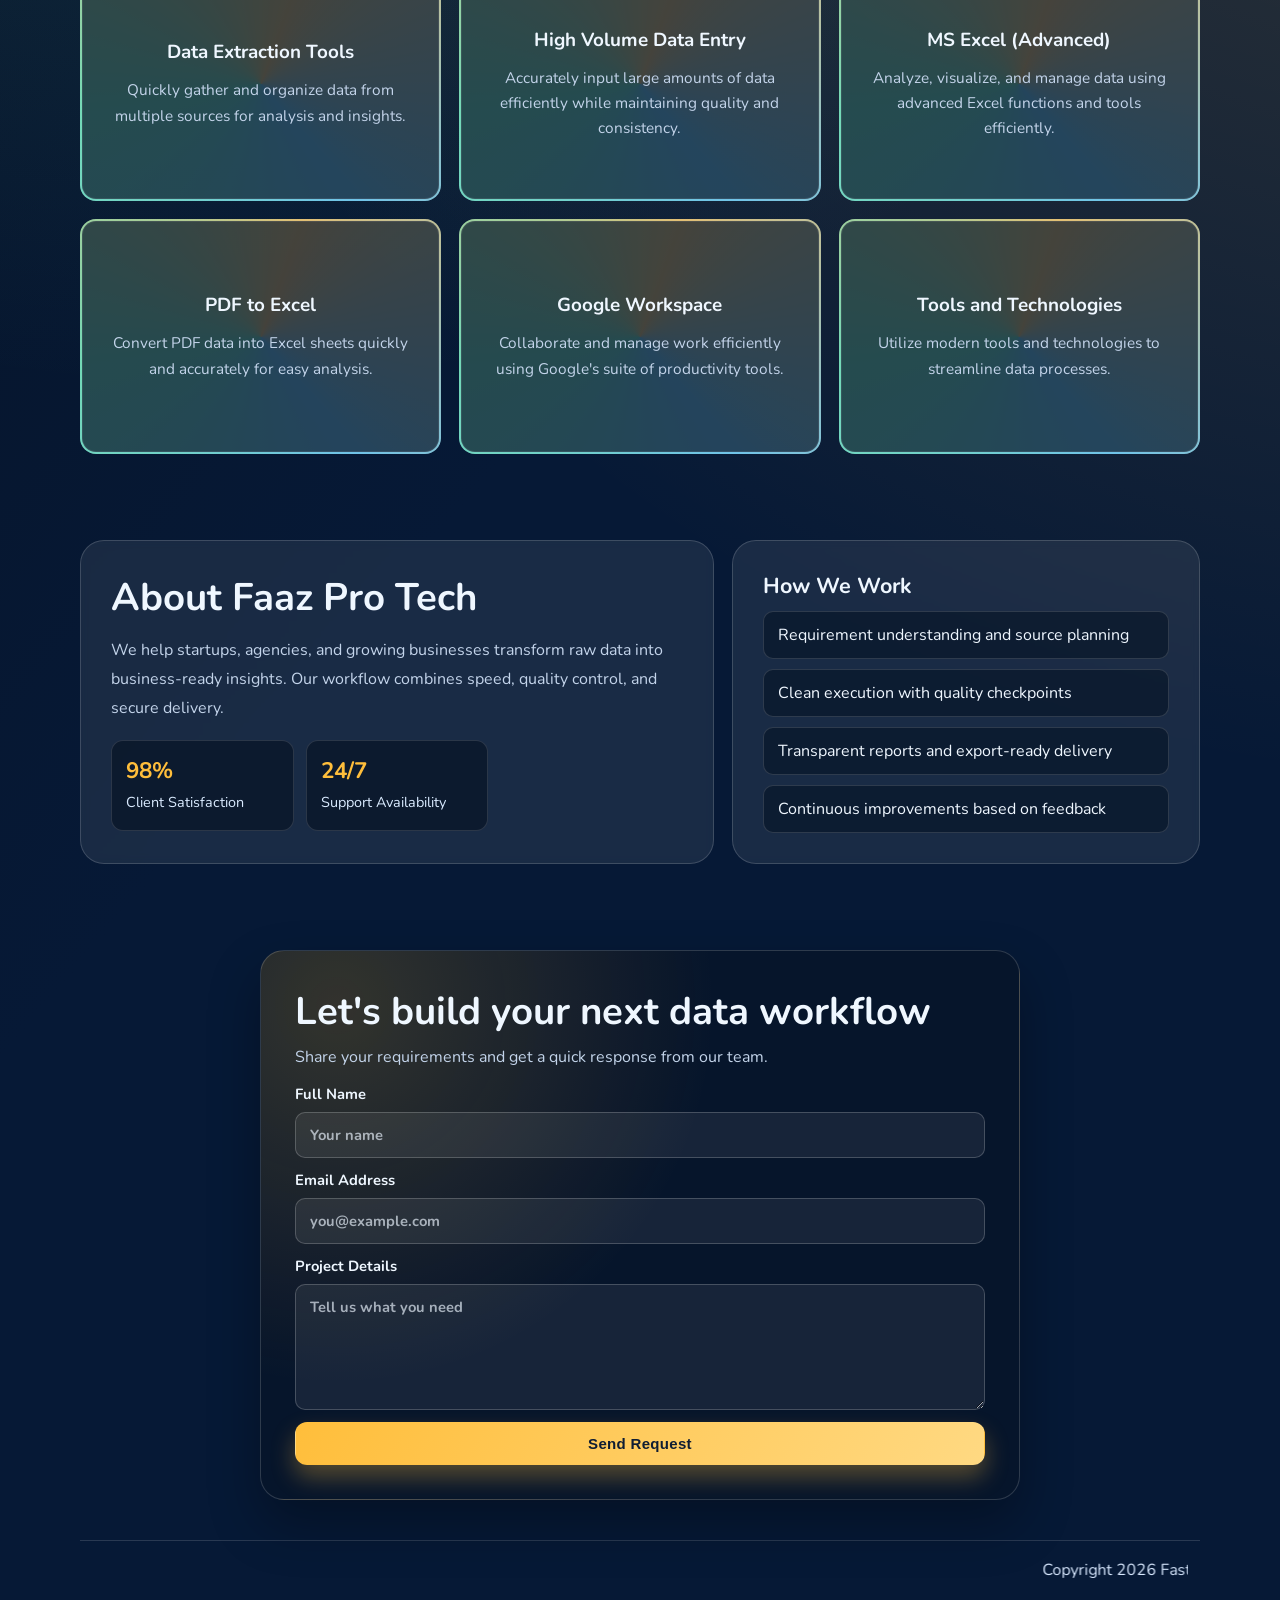
==== commit c654f620: "format chenaged" ====
--- a/index.html
+++ b/index.html
@@ -20,14 +20,15 @@
 
     <header data-aos="fade-down">
         <a href="#home" class="brand" aria-label="Fast Pro Tech Home">
-            <h1>
-                <span>Faaz</span>
-                <span>Pro</span>
-                <span>Tech</span>
-            </h1>
+            <img class="logo" src="assets/logo.png" alt="Faaz Pro Tech logo" width="350px" height="300px">
+            <!-- <video autoplay muted loop>
+                <source src="assets/logo.mp4" type="video/mp4">
+                Your browser does not support the video tag.
+            </video> -->
         </a>
 
-        <button class="menu-toggle" id="menuToggle" aria-label="Toggle navigation" aria-expanded="false" aria-controls="primaryNav">
+        <button class="menu-toggle" id="menuToggle" aria-label="Toggle navigation" aria-expanded="false"
+            aria-controls="primaryNav">
             <span></span>
             <span></span>
             <span></span>
@@ -49,26 +50,46 @@
 
     <main>
         <section class="section-home" id="home">
-            <div class="detail-section" data-aos="fade-right">
-                <h2>Welcome to <span style="color: #78f0c4;">Faaz Pro Tech</span></h2>
-                <p>
-                    At Fast Pro Tech, we provide fast, reliable, and accurate data processing solutions for businesses and individuals.
-                    Our goal is to simplify your data so you can focus on what matters most growing your business.
-                </p>
-                <p class="choose">Why Choose Us?</p>
-                <ul>
-                    <li>Fast and accurate data processing</li>
-                    <li>100% data confidentiality</li>
-                    <li>Professional and trained team</li>
-                    <li>Consistent on-time delivery</li>
-                </ul>
-                <div class="hero-actions">
-                    <a href="#contact" class="btn btn-primary">Book Consultation</a>
-                    <a href="#service" class="btn btn-ghost">Explore Services</a>
-                </div>
-            </div>
-            <!-- <div class="profile" data-aos="fade-left">
-                <img src="assets/taimoor.png" alt="Team member profile image" data-aos="zoom-in">
+            <canvas id="web"></canvas>
+            <div class="profile">
+                <img src="assets/brain.png" alt="Profile image of Faaz Pro Tech founder" width="400px" height="400px">
+                <h2>
+                    <span>F</span>aaz 
+                    <span>P</span>ro
+                    <span>T</span>ech
+                </h2>
+            </div>
+            <div class="detail-section" data-aos="fade-left">
+                <span>
+                    <!-- <h2>Welcome to <span style="color: #06739e;">Faaz Pro Tech</span></h2> -->
+                </span>
+                <span>
+                    <p>
+                        At Fast Pro Tech, we provide fast, reliable, and accurate data processing solutions for
+                        businesses and individuals.
+                        Our goal is to simplify your data so you can focus on what matters most growing your business.
+                    </p>
+                </span>
+                <span>
+                    <p class="choose">Why Choose Us?</p>
+                </span>
+                <span>
+                    <ul>
+                        <li>Fast and accurate data processing</li>
+                        <li>100% data confidentiality</li>
+                        <li>Professional and trained team</li>
+                        <li>Consistent on-time delivery</li>
+                    </ul>
+                </span>
+                <span>
+                    <div class="hero-actions">
+                        <a href="#contact" class="btn btn-primary">Book Consultation</a>
+                        <a href="#service" class="btn btn-ghost">Explore Services</a>
+                    </div>
+                </span>
+            </div>
+            <!-- <div class="profile">
+                <img src="assets/person.png" alt="Profile image of Faaz Pro Tech founder" width="400px" height="400px">
             </div> -->
         </section>
 
@@ -148,7 +169,8 @@
                 <div class="bg-card" data-aos="fade-up" data-aos-delay="500">
                     <div class="card">
                         <h3>High Volume Data Entry</h3>
-                        <p>Accurately input large amounts of data efficiently while maintaining quality and consistency.</p>
+                        <p>Accurately input large amounts of data efficiently while maintaining quality and consistency.
+                        </p>
                     </div>
                 </div>
 
@@ -235,7 +257,9 @@
     </main>
 
     <footer>
-        <p>Copyright <span id="year"></span> Fast Pro Tech. All rights reserved.</p>
+     <marquee behavior="scroll" direction="left">
+            <p>Copyright <span id="year"></span> Fast Pro Tech. All rights reserved.</p>
+        </marquee>
     </footer>
 
     <div class="auth-modal" id="authModal" aria-hidden="true" role="dialog" aria-labelledby="authModalTitle">
@@ -245,8 +269,10 @@
             <p>Join Fast Pro Tech and manage your service requests with ease.</p>
 
             <div class="auth-tabs" role="tablist" aria-label="Auth tabs">
-                <button type="button" class="tab-btn is-active" id="loginTab" data-target="loginForm" role="tab" aria-selected="true">Login</button>
-                <button type="button" class="tab-btn" id="signupTab" data-target="signupForm" role="tab" aria-selected="false">Sign Up</button>
+                <button type="button" class="tab-btn is-active" id="loginTab" data-target="loginForm" role="tab"
+                    aria-selected="true">Login</button>
+                <button type="button" class="tab-btn" id="signupTab" data-target="signupForm" role="tab"
+                    aria-selected="false">Sign Up</button>
             </div>
 
             <form id="loginForm" class="auth-form is-active" novalidate>
@@ -256,8 +282,8 @@
                 </label>
                 <label>
                     Password
+                </label>
                     <input type="password" id="loginPassword" placeholder="Enter password" minlength="6" required>
-                </label>
                 <button type="submit" class="btn btn-primary">Login</button>
             </form>
 
@@ -276,7 +302,7 @@
                 </label>
                 <button type="submit" class="btn btn-primary">Create Account</button>
             </form>
-
+         
             <p class="auth-message" id="authMessage" aria-live="polite"></p>
         </div>
     </div>
@@ -285,4 +311,4 @@
     <script src="https://unpkg.com/aos@2.3.4/dist/aos.js"></script>
 </body>
 
-</html>
+</html>
--- a/style.css
+++ b/style.css
@@ -33,7 +33,7 @@
     background:
         radial-gradient(circle at 12% 12%, rgba(120, 240, 196, 0.2), transparent 34%),
         radial-gradient(circle at 84% 20%, rgba(255, 190, 59, 0.22), transparent 38%),
-        linear-gradient(130deg, #06101e 0%, #122645 40%, #0d3f5f 100%);
+        linear-gradient(130deg, #06101e 0%, #061936 40%, #061936 100%);
     background-size: 140% 140%;
     animation: bg-pan 16s ease infinite;
 }
@@ -69,6 +69,10 @@
     animation: float-b 11s ease-in-out infinite;
 }
 
+canvas {
+    display: block;
+}
+
 .page-loader {
     position: fixed;
     inset: 0;
@@ -124,6 +128,7 @@
 header {
     width: min(1120px, calc(100% - 32px));
     position: fixed;
+    height: 100px;
     left: 0;
     right: 0;
     top: 16px;
@@ -141,28 +146,27 @@
     box-shadow: 0 14px 36px rgba(0, 0, 0, 0.35);
 }
 
+
 .brand {
     text-decoration: none;
 }
 
-header h1 {
+header a {
     display: flex;
-    align-items: baseline;
+    align-items: center;
     gap: 4px;
-    font-family: "Dancing Script", cursive;
+    font-family: sans-serif;
     font-size: clamp(2rem, 2.9vw, 2.8rem);
 }
 
-header h1 span:nth-child(1) {
-    color: var(--mint);
-}
-
-header h1 span:nth-child(2) {
-    color: var(--mint);
-}
-
-header h1 span:nth-child(3) {
-    color: var(--mint);
+header .logo {
+    margin-top: 20px;
+}
+
+nav {
+    display: flex;
+    align-items: center;
+    gap: 20px;
 }
 
 .menu-toggle {
@@ -241,19 +245,140 @@
 }
 
 .section-home {
-    min-height: min(840px, 100vh);
-    display: grid;
-    grid-template-columns: 1.08fr 0.92fr;
+    min-height: min(500px, 100vh);
+    display: grid;
+    grid-template-columns: 1fr;
     align-items: center;
     gap: clamp(20px, 4vw, 48px);
 }
 
+#web {
+    position: absolute;
+    width: 100%;
+    height: clamp(340px, 52vh, 560px);
+    border-radius: 30px;
+}
+
+.profile {
+    animation: moves 1s infinite alternate ease-in-out, moveUp 3.2s ease-out forwards;
+}
+
+
+
+/* @keyframes moves {
+    0% {
+        transform: translateY(15px);
+    }
+
+    100% {
+        transform: translateY(-20px);
+    }
+} */
+
+@keyframes moveUp {
+    0% {
+        opacity: 0;
+        transform: translate(0, 120px);
+    }
+
+    60% {
+        opacity: 1;
+        transform: translate(0, -20px);
+    }
+
+    100% {
+        opacity: 1;
+        transform: translate(-550px 0);
+    }
+}
+
+.profile h2 {
+    width: 5%;
+    font-size: 40px;
+    position: absolute;
+    left: 310px;
+    top: 110px;
+    line-height: 100px;
+    color: #06739e;
+}
+
+.profile h2 span{
+    font-size: 60px;
+}
+
+
+.profile img {
+    position: absolute;
+    width: 35%;
+    height: 650px;
+    /* animation: moveUpThenRight 3.2s ease-out forwards; */
+}
+/* @keyframes moveUpThenRight {
+    0% {
+        opacity: 0;
+        transform: translate(0, 120px);
+    }
+
+    60% {
+        opacity: 1;
+        transform: translate(0, -550px);
+    }
+
+    100% {
+        opacity: 1;
+        transform: translate(400px, -550px);
+    }
+} */
+
+.detail-section {
+    margin-left: 490px;
+}
 
 .detail-section h2 {
+    display: none;
     font-size: clamp(2.15rem, 4.4vw, 4rem);
     line-height: 1.05;
     margin-bottom: 16px;
-}
+    white-space: nowrap;
+    color: var(--text-main);
+}
+
+.detail-section > span {
+    display: block;
+    opacity: 0;
+    /* transform: translateY(18px); */
+    animation: showContent 750ms cubic-bezier(0.2, 0.72, 0.22, 1) forwards;
+}
+
+.detail-section > span:nth-child(1) {
+    animation-delay: 1500ms;
+}
+
+.detail-section > span:nth-child(2) {
+    animation-delay: 1700ms;
+}
+
+.detail-section > span:nth-child(3) {
+    animation-delay: 1900ms;
+}
+
+.detail-section > span:nth-child(4) {
+    animation-delay: 2100ms;
+}
+
+.detail-section > span:nth-child(5) {
+    animation-delay: 2300ms;
+}
+
+@keyframes showContent {
+    
+    to {
+        opacity: 1;
+        transform: translateY(0);
+    }
+    
+}
+
 
 .detail-section p {
     font-size: clamp(1rem, 1.25vw, 1.12rem);
@@ -334,37 +459,6 @@
     border-color: rgba(255, 255, 255, 0.24);
 }
 
-.profile {
-    position: relative;
-    min-height: 510px;
-    border-radius: 34px;
-    border: 1px solid var(--line);
-    overflow: hidden;
-    background:
-        radial-gradient(circle at 90% 10%, rgba(120, 240, 196, 0.2), transparent 42%),
-        linear-gradient(145deg, rgba(9, 23, 44, 0.8), rgba(16, 52, 86, 0.7));
-    box-shadow: 0 30px 70px rgba(0, 0, 0, 0.38);
-    animation: float-card 4s ease-in-out infinite alternate;
-}
-
-.profile::before {
-    content: "";
-    position: absolute;
-    inset: 16px;
-    border-radius: 24px;
-    border: 1px dashed rgba(255, 255, 255, 0.18);
-    pointer-events: none;
-}
-
-.profile img {
-    position: absolute;
-    inset: 0;
-    width: 100%;
-    height: 100%;
-    object-fit: cover;
-    object-position: center top;
-}
-
 .section-service {
     margin-top: 86px;
 }
@@ -429,7 +523,8 @@
 }
 
 .bg-card:hover .card {
-    transform: translateY(-3px);
+    transform: rotate(10deg);
+    cursor: pointer;
 }
 
 .card h3 {
@@ -747,6 +842,18 @@
     }
 }
 
+@media (prefers-reduced-motion: reduce) {
+    html {
+        scroll-behavior: auto;
+    }
+
+    .detail-section > span {
+        opacity: 1;
+        transform: none;
+        animation: none;
+    }
+}
+
 @media (max-width: 1024px) {
     main {
         padding-top: 116px;
@@ -758,9 +865,8 @@
         gap: 26px;
     }
 
-    .profile {
-        min-height: 460px;
-        order: -1;
+    #web {
+        height: clamp(260px, 44vh, 420px);
     }
 
     .service-card {
@@ -818,10 +924,6 @@
         display: none;
     }
 
-    .profile {
-        min-height: 400px;
-    }
-
     .stats-grid {
         grid-template-columns: 1fr;
     }
@@ -841,10 +943,6 @@
         grid-template-columns: 1fr;
     }
 
-    .profile {
-        min-height: 340px;
-    }
-
     .hero-actions {
         flex-direction: column;
     }
@@ -856,4 +954,8 @@
     .contact-box {
         padding: 18px;
     }
-}
+
+    .detail-section h2 {
+        font-size: clamp(1.45rem, 7.2vw, 2.1rem);
+    }
+}
